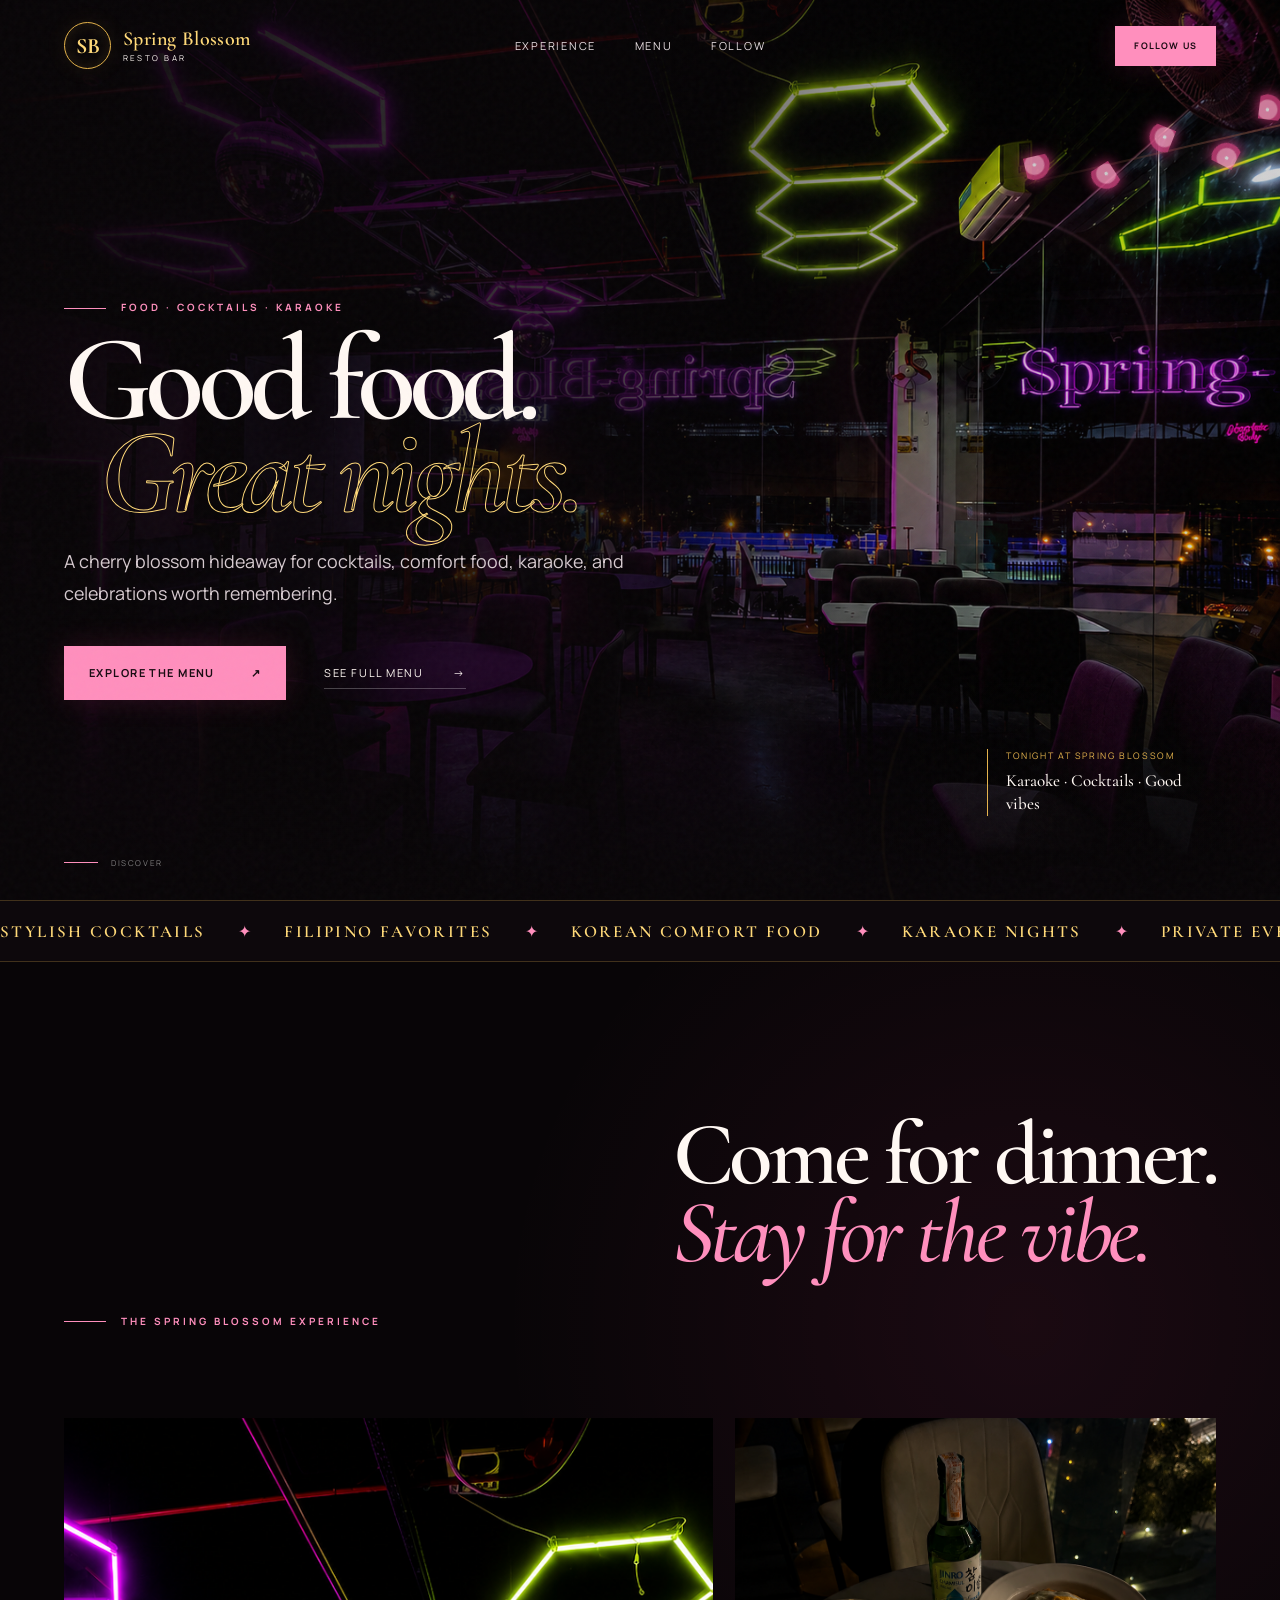
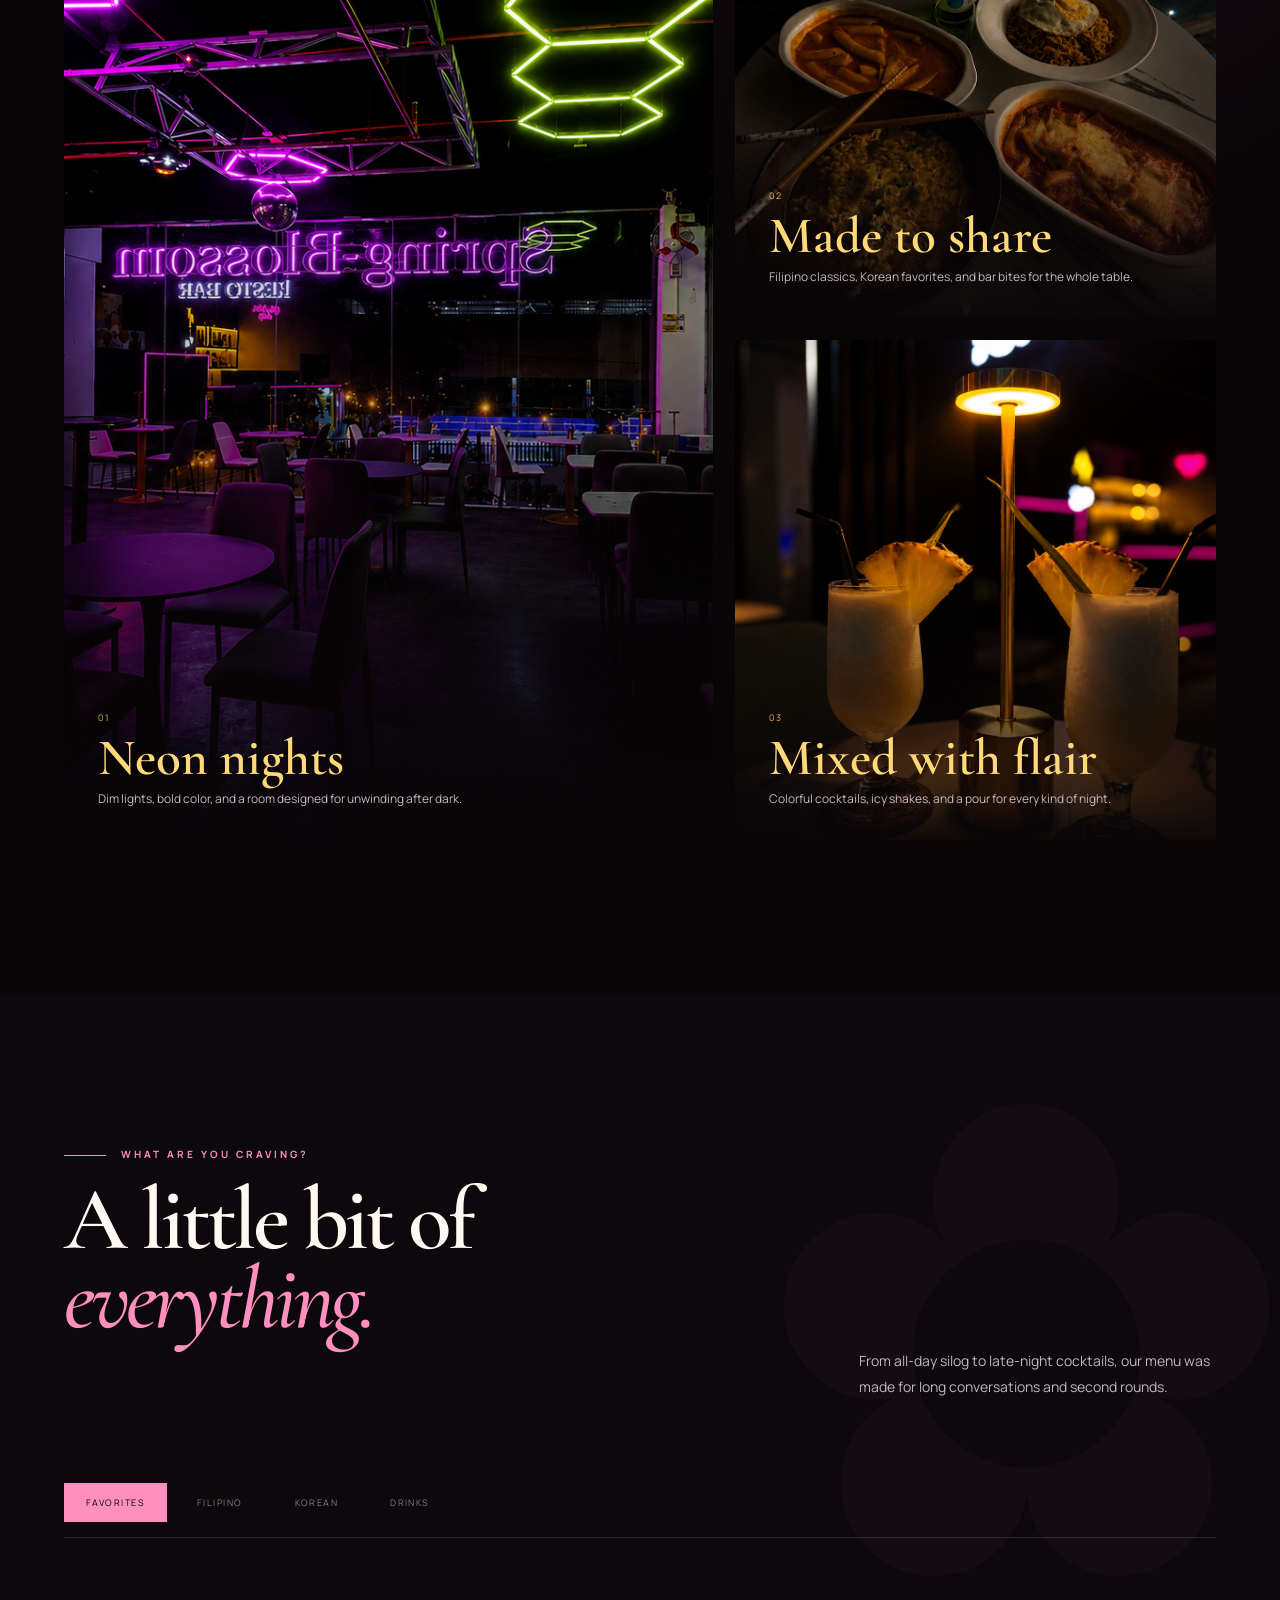
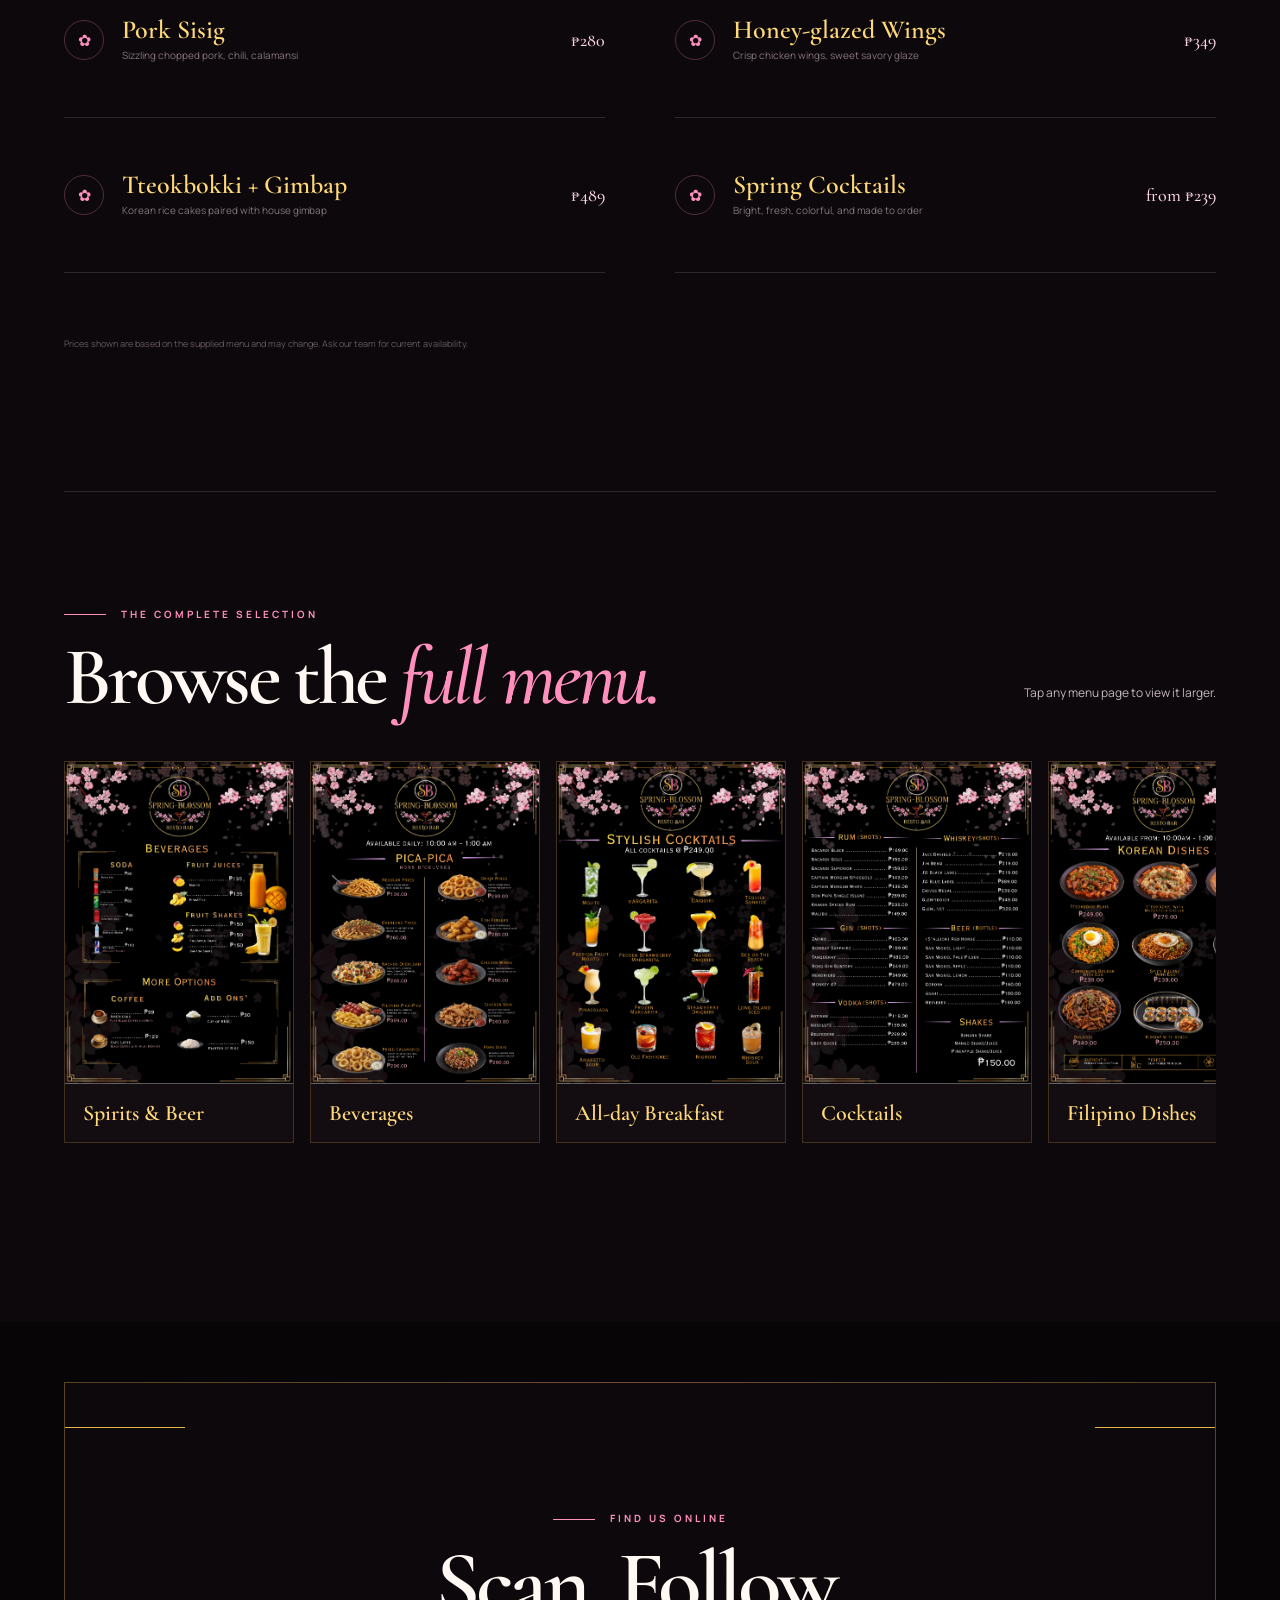
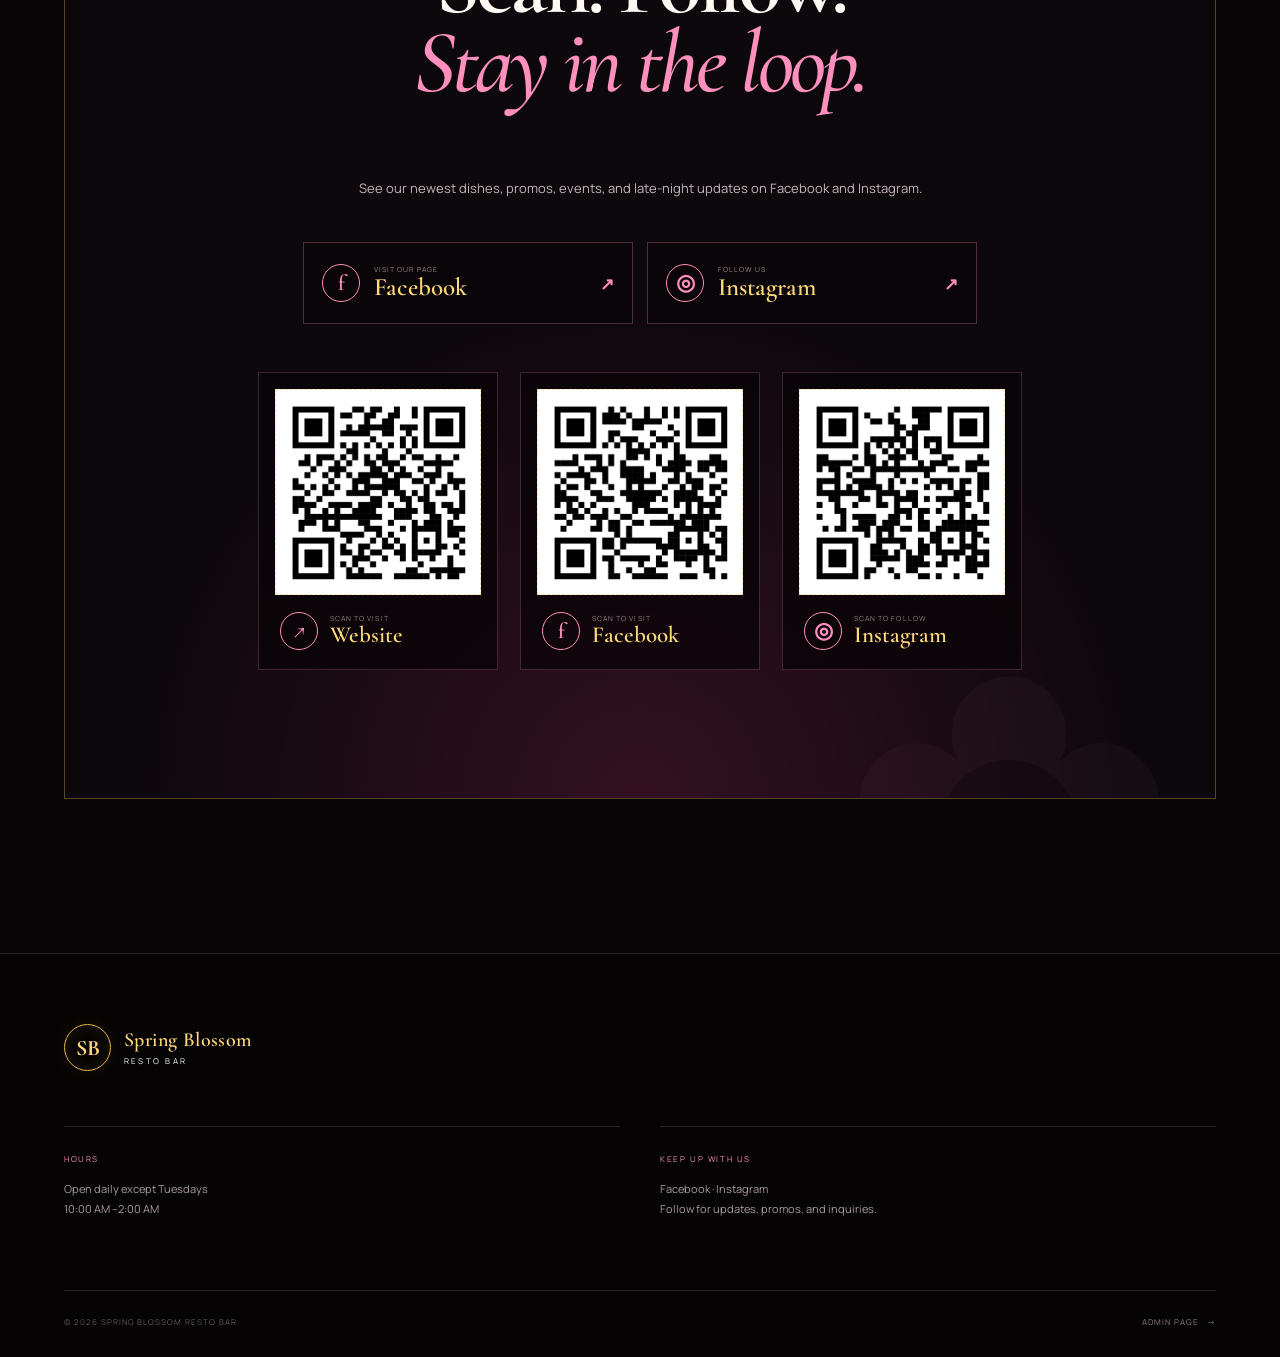
==== index.html @ d03c7304 "Add files via upload" ====
<!doctype html>
<html lang="en">
<head>
  <meta charset="utf-8">
  <meta name="viewport" content="width=device-width, initial-scale=1, viewport-fit=cover">
  <meta name="theme-color" content="#090508">
  <meta name="description" content="Spring Blossom Resto Bar — food, cocktails, karaoke and private events in Basdiot, Moalboal, Cebu.">
  <title>Spring Blossom Resto Bar</title>
  <link rel="preconnect" href="https://fonts.googleapis.com">
  <link rel="preconnect" href="https://fonts.gstatic.com" crossorigin>
  <link href="https://fonts.googleapis.com/css2?family=Cormorant+Garamond:wght@500;600;700&family=Manrope:wght@400;500;600;700&display=swap" rel="stylesheet">
  <link rel="stylesheet" href="styles.css">
</head>
<body>
  <div class="noise" aria-hidden="true"></div>
  <div class="cursor-glow" aria-hidden="true"></div>
  <div class="petals" aria-hidden="true"></div>

  <header class="site-header" id="top">
    <a class="brand" href="#home" aria-label="Spring Blossom home">
      <span class="brand-mark">SB</span>
      <span class="brand-copy">
        <strong>Spring Blossom</strong>
        <small>Resto Bar</small>
      </span>
    </a>

    <button class="nav-toggle" type="button" aria-label="Open navigation" aria-expanded="false">
      <span></span><span></span>
    </button>

    <nav class="site-nav" aria-label="Main navigation">
      <a href="#experience">Experience</a>
      <a href="#menu">Menu</a>
      <a href="#socials">Follow</a>
    </nav>

    <a class="button button-small header-cta" href="#socials">Follow us</a>
  </header>

  <main>
    <section class="hero" id="home">
      <div class="hero-bloom hero-bloom-one" aria-hidden="true"></div>
      <div class="hero-bloom hero-bloom-two" aria-hidden="true"></div>
      <div class="hero-branch" aria-hidden="true">
        <span></span><i></i><i></i><i></i><i></i><i></i>
      </div>

      <div class="hero-media" role="img" aria-label="Spring Blossom Resto Bar interior">
      </div>

      <div class="hero-content">
        <p class="eyebrow reveal">Food · Cocktails · Karaoke</p>
        <h1 class="reveal">
          Good food.<br>
          <span>Great nights.</span>
        </h1>
        <p class="hero-lead reveal">A cherry blossom hideaway for cocktails, comfort food, karaoke, and celebrations worth remembering.</p>
        <div class="hero-actions reveal">
          <a class="button" href="#menu">Explore the menu <span>↗</span></a>
          <a class="text-link" href="#full-menu">See full menu <span>→</span></a>
        </div>
      </div>

      <div class="hero-aside reveal">
        <span>Tonight at Spring Blossom</span>
        <strong>Karaoke · Cocktails · Good vibes</strong>
      </div>

      <a class="scroll-cue" href="#experience" aria-label="Scroll to experience">
        <span></span>
        Discover
      </a>
    </section>

    <div class="marquee" aria-label="Spring Blossom highlights">
      <div class="marquee-track">
        <span>Stylish cocktails</span><i>✦</i>
        <span>Filipino favorites</span><i>✦</i>
        <span>Korean comfort food</span><i>✦</i>
        <span>Karaoke nights</span><i>✦</i>
        <span>Private events</span><i>✦</i>
        <span>Stylish cocktails</span><i>✦</i>
        <span>Filipino favorites</span><i>✦</i>
        <span>Korean comfort food</span><i>✦</i>
        <span>Karaoke nights</span><i>✦</i>
        <span>Private events</span><i>✦</i>
      </div>
    </div>

    <section class="experience section" id="experience">
      <div class="section-intro reveal">
        <p class="eyebrow">The Spring Blossom experience</p>
        <h2>Come for dinner.<br><em>Stay for the vibe.</em></h2>
      </div>

      <div class="experience-grid">
        <article class="experience-card experience-card-large reveal">
          <div class="card-image image-interior">
          </div>
          <div class="card-copy">
            <span class="card-number">01</span>
            <h3>Neon nights</h3>
            <p>Dim lights, bold color, and a room designed for unwinding after dark.</p>
          </div>
        </article>

        <article class="experience-card reveal">
          <div class="card-image image-food">
          </div>
          <div class="card-copy">
            <span class="card-number">02</span>
            <h3>Made to share</h3>
            <p>Filipino classics, Korean favorites, and bar bites for the whole table.</p>
          </div>
        </article>

        <article class="experience-card reveal">
          <div class="card-image image-cocktail">
          </div>
          <div class="card-copy">
            <span class="card-number">03</span>
            <h3>Mixed with flair</h3>
            <p>Colorful cocktails, icy shakes, and a pour for every kind of night.</p>
          </div>
        </article>
      </div>
    </section>

    <section class="menu section" id="menu">
      <div class="menu-heading reveal">
        <div>
          <p class="eyebrow">What are you craving?</p>
          <h2>A little bit of<br><em>everything.</em></h2>
        </div>
        <p>From all-day silog to late-night cocktails, our menu was made for long conversations and second rounds.</p>
      </div>

      <div class="menu-tabs reveal" role="tablist" aria-label="Menu categories">
        <button class="menu-tab active" type="button" role="tab" aria-selected="true" data-filter="favorites">Favorites</button>
        <button class="menu-tab" type="button" role="tab" aria-selected="false" data-filter="filipino">Filipino</button>
        <button class="menu-tab" type="button" role="tab" aria-selected="false" data-filter="korean">Korean</button>
        <button class="menu-tab" type="button" role="tab" aria-selected="false" data-filter="drinks">Drinks</button>
      </div>

      <div class="menu-panel reveal" id="menu-panel">
        <div class="menu-list active" data-menu="favorites">
          <article><span class="dish-icon">✿</span><div><h3>Pork Sisig</h3><p>Sizzling chopped pork, chili, calamansi</p></div><strong>₱280</strong></article>
          <article><span class="dish-icon">✿</span><div><h3>Honey-glazed Wings</h3><p>Crisp chicken wings, sweet savory glaze</p></div><strong>₱349</strong></article>
          <article><span class="dish-icon">✿</span><div><h3>Tteokbokki + Gimbap</h3><p>Korean rice cakes paired with house gimbap</p></div><strong>₱489</strong></article>
          <article><span class="dish-icon">✿</span><div><h3>Spring Cocktails</h3><p>Bright, fresh, colorful, and made to order</p></div><strong>from ₱239</strong></article>
        </div>
        <div class="menu-list" data-menu="filipino">
          <article><span class="dish-icon">✿</span><div><h3>Adobo</h3><p>Classic pork or chicken adobo</p></div><strong>₱289</strong></article>
          <article><span class="dish-icon">✿</span><div><h3>Pancit</h3><p>Your choice of pork or chicken</p></div><strong>₱259</strong></article>
          <article><span class="dish-icon">✿</span><div><h3>All-day Silog</h3><p>Egg, rice, and your choice of breakfast favorite</p></div><strong>₱189</strong></article>
          <article><span class="dish-icon">✿</span><div><h3>Filipino Pica-pica</h3><p>Pinoy favorites made for sharing</p></div><strong>₱399</strong></article>
        </div>
        <div class="menu-list" data-menu="korean">
          <article><span class="dish-icon">✿</span><div><h3>Cheesy Tteokbokki</h3><p>Spicy rice cakes with mozzarella</p></div><strong>₱279</strong></article>
          <article><span class="dish-icon">✿</span><div><h3>Carbonara Buldak</h3><p>Creamy-spicy noodles with egg</p></div><strong>₱239</strong></article>
          <article><span class="dish-icon">✿</span><div><h3>Bulgogi</h3><p>Savory marinated beef with vegetables</p></div><strong>₱349</strong></article>
          <article><span class="dish-icon">✿</span><div><h3>Gimbap + Kimchi</h3><p>Fresh sliced gimbap and house kimchi</p></div><strong>₱250</strong></article>
        </div>
        <div class="menu-list" data-menu="drinks">
          <article><span class="dish-icon">✦</span><div><h3>Signature Cocktails</h3><p>Cherry Blossom, Blossom Breeze, Panagsama Beach</p></div><strong>₱250</strong></article>
          <article><span class="dish-icon">✦</span><div><h3>Classic Cocktails</h3><p>Mojito, margarita, daiquiri, whiskey sour</p></div><strong>₱249</strong></article>
          <article><span class="dish-icon">✦</span><div><h3>Fruit Shakes</h3><p>Mango, pineapple, or banana</p></div><strong>₱160</strong></article>
          <article><span class="dish-icon">✦</span><div><h3>Beer & Spirits</h3><p>Local favorites and premium pours</p></div><strong>from ₱110</strong></article>
        </div>
      </div>

      <p class="menu-note reveal">Prices shown are based on the supplied menu and may change. Ask our team for current availability.</p>

      <div class="full-menu reveal" id="full-menu">
        <div class="full-menu-heading">
          <div>
            <p class="eyebrow">The complete selection</p>
            <h2>Browse the <em>full menu.</em></h2>
          </div>
          <p>Tap any menu page to view it larger.</p>
        </div>

        <!--
          REAL MENU IMAGES FROM THE PROJECT FOLDER.
          If one of these files is missing, its card is hidden automatically.
        -->
        <div class="menu-posters">
          <button class="menu-poster" type="button" data-label="Spirits & Beer">
            <img src="11 (3).png" alt="Spring Blossom spirits and beer menu">
            <span>Spirits & Beer</span>
          </button>
          <button class="menu-poster" type="button" data-label="Beverages">
            <img src="12 (3).png" alt="Spring Blossom beverages menu">
            <span>Beverages</span>
          </button>
          <button class="menu-poster" type="button" data-label="All-day Breakfast">
            <img src="13 (3).png" alt="Spring Blossom all-day breakfast menu">
            <span>All-day Breakfast</span>
          </button>
          <button class="menu-poster" type="button" data-label="Cocktails">
            <img src="14 (3).png" alt="Spring Blossom cocktail menu">
            <span>Cocktails</span>
          </button>
          <button class="menu-poster" type="button" data-label="Filipino Dishes">
            <img src="15 (3).png" alt="Spring Blossom Filipino dishes menu">
            <span>Filipino Dishes</span>
          </button>
          <button class="menu-poster" type="button" data-label="Pica-pica">
            <img src="16 (3).png" alt="Spring Blossom pica-pica menu">
            <span>Pica-pica</span>
          </button>
          <button class="menu-poster" type="button" data-label="Korean Food Sets">
            <img src="17 (3).png" alt="Spring Blossom Korean food set menu">
            <span>Korean Food Sets</span>
          </button>
          <button class="menu-poster" type="button" data-label="Korean Dishes">
            <img src="18 (3).png" alt="Spring Blossom Korean dishes menu">
            <span>Korean Dishes</span>
          </button>
        </div>
      </div>
    </section>

    <section class="reserve section" id="socials">
      <div class="reserve-box reveal">
        <div class="reserve-flower" aria-hidden="true">✿</div>
        <p class="eyebrow">Find us online</p>
        <h2>Scan. Follow.<br><em>Stay in the loop.</em></h2>
        <p>See our newest dishes, promos, events, and late-night updates on Facebook and Instagram.</p>

        <div class="social-links">
          <a class="social-link facebook-link" href="https://web.facebook.com/profile.php?id=61589720159855" target="_blank" rel="noopener noreferrer">
            <span class="social-icon">f</span>
            <span><small>Visit our page</small><strong>Facebook</strong></span>
            <b aria-hidden="true">↗</b>
          </a>
          <a class="social-link instagram-link" href="https://www.instagram.com/springblossomrestobar/" target="_blank" rel="noopener noreferrer">
            <span class="social-icon">◎</span>
            <span><small>Follow us</small><strong>Instagram</strong></span>
            <b aria-hidden="true">↗</b>
          </a>
        </div>

        <!--
          SOCIAL QR CODES:
          These use the WEBSITE QR.png, FACEBOOK QR.png,
          and INSTAGRAM QR.png files in the project folder.
        -->
        <div class="qr-grid">
          <article class="qr-card">
            <div class="qr-image" role="img" aria-label="Website QR code">
              <span>WEBSITE QR CODE</span>
              <img src="WEBSITE QR.png" alt="Scan to open the Spring Blossom website" onerror="this.style.display='none'">
            </div>
            <div class="qr-label">
              <span class="social-icon">↗</span>
              <div><small>Scan to visit</small><strong>Website</strong></div>
            </div>
          </article>

          <article class="qr-card">
            <div class="qr-image" role="img" aria-label="Facebook QR code">
              <span>FACEBOOK QR CODE</span>
              <img src="FACEBOOK QR.png" alt="Scan to open the Spring Blossom Facebook page" onerror="this.style.display='none'">
            </div>
            <div class="qr-label">
              <span class="social-icon">f</span>
              <div><small>Scan to visit</small><strong>Facebook</strong></div>
            </div>
          </article>

          <article class="qr-card">
            <div class="qr-image" role="img" aria-label="Instagram QR code">
              <span>INSTAGRAM QR CODE</span>
              <img src="INSTAGRAM QR.png" alt="Scan to open the Spring Blossom Instagram profile" onerror="this.style.display='none'">
            </div>
            <div class="qr-label">
              <span class="social-icon">◎</span>
              <div><small>Scan to follow</small><strong>Instagram</strong></div>
            </div>
          </article>
        </div>
      </div>
    </section>
  </main>

  <footer class="site-footer">
    <div class="footer-brand">
      <span class="brand-mark">SB</span>
      <div><strong>Spring Blossom</strong><small>Resto Bar</small></div>
    </div>
    <div class="footer-grid footer-grid-simple">
      <div>
        <span>Hours</span>
        <p>Open daily except Tuesdays<br>10:00 AM –2:00 AM</p>
      </div>
      <div>
        <span>Keep up with us</span>
        <p>
          <a href="https://web.facebook.com/profile.php?id=61589720159855" target="_blank" rel="noopener noreferrer">Facebook</a>
          ·
          <a href="https://www.instagram.com/springblossomrestobar/" target="_blank" rel="noopener noreferrer">Instagram</a><br>
          Follow for updates, promos, and inquiries.
        </p>
      </div>
    </div>
    <div class="footer-bottom">
      <span>© <span id="year"></span> Spring Blossom Resto Bar</span>
      <a class="admin-page-link" href="admin.html">Admin page <span aria-hidden="true">→</span></a>
    </div>
  </footer>

  <div class="menu-lightbox" role="dialog" aria-modal="true" aria-label="Full menu image" hidden>
    <button class="lightbox-close" type="button" aria-label="Close menu image">×</button>
    <div class="lightbox-inner">
      <img src="" alt="">
      <p></p>
    </div>
  </div>

  <script src="script.js"></script>
</body>
</html>
---- styles.css ----
:root {
  --ink: #080507;
  --ink-soft: #100a0f;
  --paper: #fff8f3;
  --muted: #c4b5bc;
  --pink: #ff8fbd;
  --pink-hot: #ff3f92;
  --pink-pale: #ffd4e5;
  --gold: #e6b44c;
  --gold-bright: #ffd979;
  --line: rgba(255, 212, 229, .15);
  --serif: "Cormorant Garamond", Georgia, serif;
  --sans: "Manrope", Arial, sans-serif;
  --side: clamp(22px, 5vw, 80px);
}

* { box-sizing: border-box; }
html {
  width: 100%;
  overflow-x: hidden;
  scroll-behavior: smooth;
  scrollbar-color: var(--pink) var(--ink);
  -webkit-text-size-adjust: 100%;
}
body {
  width: 100%;
  min-width: 0;
  margin: 0;
  background: var(--ink);
  color: var(--paper);
  font-family: var(--sans);
  overflow-x: hidden;
}
body.menu-open { overflow: hidden; }
a { color: inherit; text-decoration: none; }
button { font: inherit; }
img { max-width: 100%; }
a, button { -webkit-tap-highlight-color: rgba(255, 143, 189, .18); }
::selection { background: var(--pink); color: var(--ink); }

.noise {
  position: fixed; inset: 0; z-index: 20; pointer-events: none; opacity: .035;
  background-image: url("data:image/svg+xml,%3Csvg viewBox='0 0 180 180' xmlns='http://www.w3.org/2000/svg'%3E%3Cfilter id='n'%3E%3CfeTurbulence type='fractalNoise' baseFrequency='.9' numOctaves='4' stitchTiles='stitch'/%3E%3C/filter%3E%3Crect width='100%25' height='100%25' filter='url(%23n)' opacity='.85'/%3E%3C/svg%3E");
}
.cursor-glow {
  position: fixed; width: 420px; height: 420px; border-radius: 50%; z-index: -1; pointer-events: none;
  background: radial-gradient(circle, rgba(255, 63, 146, .09), transparent 65%);
  transform: translate(-50%, -50%); transition: opacity .3s;
}
.petals { position: fixed; inset: 0; pointer-events: none; z-index: 12; overflow: hidden; }
.petal {
  position: absolute; top: -30px; width: 12px; height: 9px; border-radius: 80% 10% 80% 10%;
  background: linear-gradient(135deg, #fff0f5, #ff8fbd); opacity: .65;
  animation: petal-fall linear infinite; filter: drop-shadow(0 0 4px rgba(255, 143, 189, .35));
}
@keyframes petal-fall {
  0% { transform: translate3d(0, -8vh, 0) rotate(0); }
  45% { transform: translate3d(70px, 48vh, 0) rotate(260deg); }
  100% { transform: translate3d(-30px, 108vh, 0) rotate(620deg); }
}

.site-header {
  position: fixed; top: 0; left: 0; right: 0; z-index: 50; display: grid;
  grid-template-columns: 1fr auto 1fr; align-items: center; gap: 30px;
  height: 92px; padding: 0 var(--side); transition: background .35s, height .35s, border-color .35s;
  border-bottom: 1px solid transparent;
}
.site-header.scrolled {
  height: 72px; background: rgba(8, 5, 7, .86); border-color: var(--line);
  backdrop-filter: blur(18px);
}
.brand { display: flex; align-items: center; gap: 12px; width: max-content; }
.brand-mark {
  display: grid; place-items: center; width: 47px; aspect-ratio: 1; border: 1px solid var(--gold);
  border-radius: 50%; color: var(--gold-bright); font: 700 22px/1 var(--serif);
  box-shadow: inset 0 0 15px rgba(230, 180, 76, .12), 0 0 22px rgba(230, 180, 76, .08);
}
.brand-copy { display: grid; line-height: 1; }
.brand-copy strong, .footer-brand strong { color: var(--gold-bright); font: 600 20px/1 var(--serif); letter-spacing: .02em; }
.brand-copy small, .footer-brand small { margin-top: 5px; text-transform: uppercase; letter-spacing: .28em; font-size: 8px; }
.site-nav { display: flex; align-items: center; gap: clamp(20px, 3vw, 48px); }
.site-nav a { position: relative; color: #e8dfe2; text-transform: uppercase; letter-spacing: .16em; font-size: 11px; }
.site-nav a::after { content: ""; position: absolute; left: 0; right: 100%; bottom: -8px; height: 1px; background: var(--pink); transition: right .3s; }
.site-nav a:hover::after { right: 0; }
.header-cta { justify-self: end; }
.nav-toggle { display: none; }

.button {
  display: inline-flex; align-items: center; justify-content: center; gap: 36px; min-height: 54px;
  padding: 0 24px; border: 1px solid var(--pink); background: var(--pink); color: #190b12;
  text-transform: uppercase; letter-spacing: .13em; font-weight: 700; font-size: 11px;
  box-shadow: 0 0 30px rgba(255, 63, 146, .14); transition: color .3s, background .3s, box-shadow .3s, transform .3s;
}
.button:hover { color: #fff; background: transparent; box-shadow: 0 0 35px rgba(255, 63, 146, .25); transform: translateY(-3px); }
.button-small { min-height: 40px; padding: 0 18px; gap: 14px; font-size: 9px; }
.text-link {
  display: inline-flex; align-items: center; gap: 30px; border-bottom: 1px solid rgba(255,255,255,.25);
  padding: 8px 0; text-transform: uppercase; letter-spacing: .14em; font-size: 11px; transition: border-color .3s, color .3s;
}
.text-link:hover { color: var(--pink); border-color: var(--pink); }

.hero { position: relative; min-height: 100svh; display: flex; align-items: center; padding: 130px var(--side) 70px; isolation: isolate; overflow: hidden; }
.hero::after { content: ""; position: absolute; inset: 0; z-index: -1; background: linear-gradient(90deg, rgba(8,5,7,.98) 2%, rgba(8,5,7,.79) 47%, rgba(8,5,7,.18) 78%), linear-gradient(0deg, var(--ink), transparent 25%); }
.hero-media {
  position: absolute; inset: 0; z-index: -2;
  background-image: url("INTERIOR.png");
  background-size: cover; background-position: center; animation: hero-zoom 16s ease-in-out infinite alternate;
}
@keyframes hero-zoom { to { transform: scale(1.055); } }
.image-note {
  position: absolute; inset: auto 28px 28px auto; padding: 10px 12px; border: 1px solid rgba(255,255,255,.18);
  background: rgba(8,5,7,.65); color: rgba(255,255,255,.5); font-size: 9px; letter-spacing: .1em; text-transform: uppercase;
  backdrop-filter: blur(8px); text-align: right;
}
.hero-content { width: min(720px, 70vw); padding-top: 40px; }
.eyebrow { margin: 0 0 20px; color: var(--pink); text-transform: uppercase; letter-spacing: .3em; font-weight: 700; font-size: 10px; }
.eyebrow::before { content: ""; display: inline-block; vertical-align: middle; width: 42px; height: 1px; margin-right: 15px; background: currentColor; }
h1, h2, h3, p { margin-top: 0; }
h1 { margin-bottom: 26px; font: 600 clamp(68px, 9.5vw, 146px)/.76 var(--serif); letter-spacing: -.055em; }
h1 span { display: inline-block; margin-left: .3em; color: transparent; -webkit-text-stroke: 1px var(--gold-bright); font-style: italic; }
.hero-lead { max-width: 560px; color: #d7cbd0; font-size: clamp(15px, 1.4vw, 19px); line-height: 1.8; }
.hero-actions { display: flex; align-items: center; gap: 38px; margin-top: 36px; }
.hero-aside { position: absolute; right: var(--side); bottom: 84px; display: grid; padding-left: 18px; border-left: 1px solid var(--gold); }
.hero-aside span { margin-bottom: 8px; color: var(--gold); text-transform: uppercase; letter-spacing: .18em; font-size: 9px; }
.hero-aside strong { max-width: 210px; font: 500 17px/1.35 var(--serif); }
.scroll-cue {
  position: absolute; left: var(--side); bottom: 32px; display: flex; align-items: center; gap: 13px;
  color: rgba(255,255,255,.48); text-transform: uppercase; letter-spacing: .2em; font-size: 8px;
}
.scroll-cue span { position: relative; width: 34px; height: 1px; background: rgba(255,255,255,.35); overflow: hidden; }
.scroll-cue span::after { content: ""; position: absolute; inset: 0; background: var(--pink); animation: cue 2s ease infinite; }
@keyframes cue { from { transform: translateX(-110%); } to { transform: translateX(110%); } }
.hero-bloom { position: absolute; border-radius: 50%; filter: blur(1px); opacity: .35; pointer-events: none; }
.hero-bloom-one { right: 10%; top: 24%; width: 300px; height: 300px; border: 1px solid var(--pink); box-shadow: 0 0 120px rgba(255,63,146,.24), inset 0 0 100px rgba(255,63,146,.08); }
.hero-bloom-two { right: -8%; bottom: -20%; width: 500px; height: 500px; border: 1px solid rgba(230,180,76,.3); }
.hero-branch { position: absolute; right: -40px; top: 12%; width: 330px; height: 90px; transform: rotate(-13deg); opacity: .8; }
.hero-branch span { position: absolute; top: 45px; width: 100%; height: 2px; background: linear-gradient(90deg, transparent, #6b4334); }
.hero-branch i { position: absolute; width: 28px; height: 28px; background: radial-gradient(circle at 35% 30%, white 0 5%, #ff98bf 8% 35%, #d2417e 40% 55%, transparent 58%); filter: drop-shadow(0 0 7px #ff3f92); }
.hero-branch i:nth-of-type(1) { left: 35px; top: 21px; }
.hero-branch i:nth-of-type(2) { left: 95px; top: 46px; transform: rotate(70deg); }
.hero-branch i:nth-of-type(3) { left: 157px; top: 18px; transform: rotate(125deg); }
.hero-branch i:nth-of-type(4) { left: 220px; top: 45px; transform: rotate(220deg); }
.hero-branch i:nth-of-type(5) { left: 277px; top: 12px; transform: rotate(290deg); }

.marquee { overflow: hidden; padding: 19px 0; border-block: 1px solid rgba(230,180,76,.24); background: #0d080c; color: var(--gold-bright); }
.marquee-track { display: flex; align-items: center; gap: 33px; width: max-content; animation: marquee 30s linear infinite; }
.marquee span { text-transform: uppercase; letter-spacing: .14em; font: 600 17px var(--serif); }
.marquee i { color: var(--pink); font-style: normal; }
@keyframes marquee { to { transform: translateX(-50%); } }

.section { padding: clamp(90px, 12vw, 170px) var(--side); }
.section-intro { display: flex; justify-content: space-between; align-items: end; margin-bottom: 70px; }
h2 { font: 600 clamp(52px, 7vw, 100px)/.88 var(--serif); letter-spacing: -.045em; }
h2 em { color: var(--pink); font-weight: 500; }
.experience { background: radial-gradient(circle at 80% 22%, rgba(255,63,146,.08), transparent 32%), var(--ink); }
.experience-grid { display: grid; grid-template-columns: 1.35fr 1fr; gap: 22px; }
.experience-card { position: relative; min-height: 500px; overflow: hidden; background: #160d13; }
.experience-card-large { grid-row: span 2; min-height: 1022px; }
.card-image, .event-photo, .gallery-item {
  position: absolute; inset: 0; background-size: cover; background-position: center;
  transition: transform .8s cubic-bezier(.2,.8,.2,1), filter .5s;
}
.experience-card:hover .card-image { transform: scale(1.055); filter: saturate(1.15); }
.experience-card::after { content: ""; position: absolute; inset: 0; background: linear-gradient(0deg, rgba(8,5,7,.97), transparent 62%); pointer-events: none; }
.image-interior { background-image: url("INTERIOR.png"); }
.image-food { background-image: url("FOOD_1.png"); }
.image-cocktail { background-image: url("COCKTAIL.png"); }
.image-food::after {
  content: "";
  position: absolute;
  inset: 0;
  background: url("FOOD_2.png") center / cover no-repeat;
  opacity: 0;
  transition: opacity .65s ease;
}
.experience-card:hover .image-food::after { opacity: 1; }
.card-copy { position: absolute; left: 34px; right: 34px; bottom: 30px; z-index: 2; }
.card-number { color: var(--gold); font-size: 9px; letter-spacing: .18em; }
.card-copy h3 { margin: 7px 0 5px; color: var(--gold-bright); font: 600 clamp(32px, 4vw, 54px)/1 var(--serif); }
.card-copy p { max-width: 410px; margin-bottom: 0; color: #c6b8be; font-size: 12px; line-height: 1.7; }

.menu { position: relative; background: #0c080b; }
.menu::before { content: "✿"; position: absolute; right: -2vw; top: 2%; color: rgba(255,143,189,.028); font: 500 52vw/1 var(--serif); pointer-events: none; }
.menu-heading { position: relative; display: grid; grid-template-columns: 1fr .5fr; gap: 80px; align-items: end; }
.menu-heading > p { max-width: 430px; color: var(--muted); font-size: 14px; line-height: 1.8; }
.menu-tabs { display: flex; gap: 8px; margin: 70px 0 25px; padding-bottom: 15px; border-bottom: 1px solid var(--line); overflow-x: auto; }
.menu-tab { cursor: pointer; border: 0; padding: 13px 22px; background: transparent; color: #897b81; text-transform: uppercase; letter-spacing: .16em; font-size: 9px; transition: .3s; }
.menu-tab:hover { color: var(--paper); }
.menu-tab.active { background: var(--pink); color: var(--ink); }
.menu-panel { position: relative; min-height: 350px; }
.menu-list { display: none; grid-template-columns: 1fr 1fr; column-gap: 70px; }
.menu-list.active { display: grid; animation: panel-in .45s ease both; }
@keyframes panel-in { from { opacity: 0; transform: translateY(12px); } }
.menu-list article { display: grid; grid-template-columns: auto 1fr auto; align-items: center; gap: 18px; min-height: 155px; border-bottom: 1px solid var(--line); }
.dish-icon { display: grid; place-items: center; width: 40px; height: 40px; border: 1px solid rgba(255,143,189,.28); border-radius: 50%; color: var(--pink); }
.menu-list h3 { margin-bottom: 5px; color: var(--gold-bright); font: 600 26px/1 var(--serif); }
.menu-list p { margin: 0; color: #85777d; font-size: 10px; }
.menu-list strong { color: var(--pink-pale); font: 500 18px var(--serif); }
.menu-note { margin: 24px 0 0; color: #665a60; font-size: 9px; }
.full-menu {
  margin-top: clamp(90px, 11vw, 150px);
  padding-top: clamp(75px, 9vw, 115px);
  border-top: 1px solid var(--line);
}
.full-menu-heading {
  display: flex;
  align-items: end;
  justify-content: space-between;
  gap: 50px;
  margin-bottom: 48px;
}
.full-menu-heading h2 { margin-bottom: 0; font-size: clamp(48px, 6.4vw, 88px); }
.full-menu-heading > p { color: var(--muted); font-size: 12px; }
.menu-posters {
  display: grid;
  grid-auto-flow: column;
  grid-auto-columns: minmax(230px, 24vw);
  gap: 16px;
  overflow-x: auto;
  padding: 0 0 25px;
  scroll-snap-type: x mandatory;
  scrollbar-color: var(--pink) rgba(255,255,255,.08);
}
.menu-poster {
  position: relative;
  scroll-snap-align: start;
  cursor: zoom-in;
  overflow: hidden;
  padding: 0;
  border: 1px solid rgba(230,180,76,.22);
  background: #130c11;
  color: var(--paper);
  text-align: left;
  transition: transform .35s, border-color .35s, box-shadow .35s;
}
.menu-poster:hover {
  transform: translateY(-8px);
  border-color: var(--gold);
  box-shadow: 0 20px 55px rgba(0,0,0,.38);
}
.menu-poster img {
  display: block;
  width: 100%;
  aspect-ratio: 1054 / 1492;
  object-fit: cover;
}
.menu-poster span {
  display: block;
  padding: 18px;
  color: var(--gold-bright);
  font: 600 22px/1 var(--serif);
}
.menu-lightbox {
  position: fixed;
  inset: 0;
  z-index: 100;
  display: grid;
  place-items: center;
  padding: 30px;
  background: rgba(4, 2, 4, .94);
  backdrop-filter: blur(16px);
}
.menu-lightbox[hidden] { display: none; }
.lightbox-inner { max-width: min(92vw, 720px); text-align: center; }
.lightbox-inner img {
  display: block;
  max-width: 100%;
  max-height: 84vh;
  margin: auto;
  border: 1px solid rgba(230,180,76,.45);
  object-fit: contain;
}
.lightbox-inner p {
  margin: 13px 0 0;
  color: var(--gold-bright);
  font: 600 24px var(--serif);
}
.lightbox-close {
  position: fixed;
  top: 20px;
  right: 26px;
  z-index: 2;
  cursor: pointer;
  width: 48px;
  height: 48px;
  border: 1px solid rgba(255,255,255,.3);
  border-radius: 50%;
  background: rgba(8,5,7,.7);
  color: #fff;
  font-size: 30px;
  line-height: 1;
}

.night-banner { position: relative; min-height: 82vh; display: grid; place-items: center; overflow: hidden; }
/* KARAOKE PICTURE: Add assets/karaoke.jpg */
.night-image { position: absolute; inset: 0; background-image: url("assets/karaoke.jpg"), radial-gradient(circle at 35% 35%, #882659, #171133 45%, #070507 75%); background-size: cover; background-position: center; background-attachment: fixed; }
.night-overlay { position: absolute; inset: 0; background: linear-gradient(90deg, rgba(8,5,7,.82), rgba(8,5,7,.25)), linear-gradient(0deg, rgba(8,5,7,.65), transparent); }
.night-content { position: relative; text-align: center; padding: 120px 20px; }
.night-content h2 { margin-bottom: 40px; text-shadow: 0 0 30px rgba(0,0,0,.5); }
.night-content h2 span { color: transparent; -webkit-text-stroke: 1px var(--pink); filter: drop-shadow(0 0 12px rgba(255,63,146,.55)); }
.night-badges { display: flex; justify-content: center; flex-wrap: wrap; gap: 10px; }
.night-badges span { padding: 13px 18px; border: 1px solid rgba(255,255,255,.22); background: rgba(8,5,7,.42); backdrop-filter: blur(10px); text-transform: uppercase; letter-spacing: .16em; font-size: 9px; }

.events { background: radial-gradient(circle at 20% 70%, rgba(230,180,76,.06), transparent 35%); }
.event-layout { display: grid; grid-template-columns: .85fr 1.15fr; gap: clamp(60px, 9vw, 145px); align-items: center; }
.event-copy > p:not(.eyebrow) { max-width: 480px; color: var(--muted); font-size: 14px; line-height: 1.8; }
.event-price { display: grid; width: max-content; margin: 40px 0; padding: 18px 40px 18px 0; border-block: 1px solid rgba(230,180,76,.28); }
.event-price span, .event-price small { text-transform: uppercase; letter-spacing: .17em; color: #8e7e84; font-size: 8px; }
.event-price strong { color: var(--gold-bright); font: 600 clamp(52px, 7vw, 86px)/1 var(--serif); }
.event-visual { position: relative; min-height: 720px; }
/* PRIVATE EVENT PICTURE: Add assets/event.jpg */
.event-photo { right: 14%; bottom: 12%; background-image: url("assets/event.jpg"), linear-gradient(140deg, #1d1320, #761c4e 55%, #c88c42); }
.event-photo::after { content: ""; position: absolute; inset: 18px; border: 1px solid rgba(230,180,76,.42); }
.event-card { position: absolute; right: 0; bottom: 0; z-index: 2; width: min(390px, 85%); padding: 34px; background: rgba(17,10,15,.93); border: 1px solid rgba(255,143,189,.2); backdrop-filter: blur(15px); box-shadow: 0 20px 50px rgba(0,0,0,.35); }
.event-card > p { color: var(--pink); text-transform: uppercase; letter-spacing: .2em; font-size: 9px; }
.event-card ul { margin: 0; padding: 0; list-style: none; }
.event-card li { display: flex; gap: 16px; padding: 13px 0; border-bottom: 1px solid var(--line); color: #d3c6cb; font-size: 11px; }
.event-card li span { color: var(--gold); }

.gallery { padding-inline: 0; overflow: hidden; }
.gallery-heading { padding-inline: var(--side); margin-bottom: 55px; }
.gallery-strip { display: grid; grid-template-columns: repeat(4, minmax(270px, 1fr)); gap: 12px; padding-inline: var(--side); }
.gallery-item { position: relative; inset: auto; height: 490px; margin: 0; overflow: hidden; background-size: cover; background-position: center; filter: saturate(.75); }
.gallery-item:nth-child(even) { margin-top: 50px; }
.gallery-item:hover { transform: translateY(-12px); filter: saturate(1.15); }
.gallery-item::after { content: ""; position: absolute; inset: 0; background: linear-gradient(0deg, rgba(8,5,7,.7), transparent 55%); }
.gallery-item span { position: absolute; z-index: 2; left: 18px; bottom: 18px; color: rgba(255,255,255,.45); font-size: 8px; text-transform: uppercase; letter-spacing: .15em; }
/* GALLERY PICTURES
   Add assets/gallery-1.jpg through assets/gallery-4.jpg */
.image-gallery-1 { background-image: url("assets/gallery-1.jpg"), linear-gradient(160deg, #7d214f, #16101a); }
.image-gallery-2 { background-image: url("assets/gallery-2.jpg"), linear-gradient(160deg, #e1995e, #25101b 55%, #0d0a11); }
.image-gallery-3 { background-image: url("assets/gallery-3.jpg"), linear-gradient(160deg, #13155e, #8e1c66); }
.image-gallery-4 { background-image: url("assets/gallery-4.jpg"), linear-gradient(160deg, #932347, #1a0d15); }

.reserve { padding-top: 60px; }
.reserve-box { position: relative; overflow: hidden; padding: clamp(70px, 10vw, 130px) 30px; border: 1px solid rgba(230,180,76,.35); text-align: center; background: radial-gradient(circle at 50% 100%, rgba(255,63,146,.16), transparent 43%), #0d080c; }
.reserve-box::before, .reserve-box::after { content: ""; position: absolute; width: 120px; height: 1px; top: 44px; background: var(--gold); }
.reserve-box::before { left: 0; } .reserve-box::after { right: 0; }
.reserve-flower { position: absolute; right: 3%; bottom: -24%; color: rgba(255,143,189,.035); font: 500 32vw/1 var(--serif); }
.reserve-box h2 { max-width: 900px; margin-inline: auto; }
.reserve-box > p:not(.eyebrow) { max-width: 600px; margin: 25px auto 38px; color: var(--muted); font-size: 13px; line-height: 1.8; }
.reserve-actions { display: flex; align-items: center; justify-content: center; gap: 36px; }
.social-links {
  position: relative;
  z-index: 2;
  display: grid;
  grid-template-columns: repeat(2, minmax(240px, 330px));
  justify-content: center;
  gap: 14px;
  margin: 42px auto 0;
}
.social-link {
  display: grid;
  grid-template-columns: auto 1fr auto;
  align-items: center;
  gap: 14px;
  min-height: 82px;
  padding: 15px 18px;
  border: 1px solid rgba(255, 143, 189, .28);
  background: rgba(8, 5, 7, .72);
  text-align: left;
  transition: transform .3s, border-color .3s, background .3s, box-shadow .3s;
}
.social-link:hover {
  transform: translateY(-5px);
  border-color: var(--pink);
  background: rgba(255, 63, 146, .08);
  box-shadow: 0 16px 45px rgba(255, 63, 146, .12);
}
.social-link > span:nth-child(2) { display: grid; }
.social-link small {
  color: #998a90;
  text-transform: uppercase;
  letter-spacing: .15em;
  font-size: 7px;
}
.social-link strong { color: var(--gold-bright); font: 600 25px/1.1 var(--serif); }
.social-link b { color: var(--pink); font-size: 17px; }
.qr-grid {
  position: relative;
  z-index: 2;
  display: grid;
  grid-template-columns: repeat(3, minmax(190px, 240px));
  justify-content: center;
  gap: 22px;
  margin-top: 48px;
}
.qr-card {
  padding: 16px;
  border: 1px solid rgba(255, 143, 189, .22);
  background: rgba(7, 4, 6, .72);
  text-align: left;
  transition: transform .35s, border-color .35s, box-shadow .35s;
}
.qr-card:hover {
  transform: translateY(-8px);
  border-color: var(--pink);
  box-shadow: 0 18px 55px rgba(255, 63, 146, .13);
}
.qr-image {
  position: relative;
  display: grid;
  place-items: center;
  width: 100%;
  aspect-ratio: 1;
  border: 1px dashed rgba(230, 180, 76, .45);
  background-color: #fff;
}
.qr-image span {
  padding: 15px;
  color: #5c4c53;
  font-size: 9px;
  line-height: 1.8;
  letter-spacing: .08em;
  text-align: center;
}
.qr-image img {
  position: absolute;
  inset: 0;
  width: 100%;
  height: 100%;
  padding: 8px;
  background: #fff;
  object-fit: contain;
}
.qr-label { display: flex; align-items: center; gap: 12px; padding: 17px 5px 3px; }
.social-icon {
  display: grid;
  place-items: center;
  width: 38px;
  height: 38px;
  border: 1px solid var(--pink);
  border-radius: 50%;
  color: var(--pink);
  font: 600 22px/1 var(--serif);
}
.qr-label div { display: grid; }
.qr-label small {
  color: #8f8187;
  text-transform: uppercase;
  letter-spacing: .15em;
  font-size: 7px;
}
.qr-label strong { color: var(--gold-bright); font: 600 23px/1.1 var(--serif); }

.site-footer { padding: 70px var(--side) 30px; border-top: 1px solid var(--line); background: #050304; }
.footer-brand { display: flex; align-items: center; gap: 13px; margin-bottom: 55px; }
.footer-brand > div { display: grid; }
.footer-grid { display: grid; grid-template-columns: repeat(3, 1fr); gap: 40px; }
.footer-grid-simple { grid-template-columns: repeat(2, minmax(0, 1fr)); }
.footer-grid > div { border-top: 1px solid var(--line); padding-top: 18px; }
.footer-grid span { color: var(--pink); text-transform: uppercase; letter-spacing: .2em; font-size: 8px; }
.footer-grid p { margin-top: 12px; color: #a99ba1; font-size: 11px; line-height: 1.8; }
.footer-grid a:hover { color: var(--pink); }
.footer-bottom { display: flex; justify-content: space-between; margin-top: 60px; padding-top: 25px; border-top: 1px solid var(--line); color: #62575c; text-transform: uppercase; letter-spacing: .12em; font-size: 8px; }
.admin-page-link {
  display: inline-flex;
  align-items: center;
  gap: 8px;
  color: #8d7c84;
  transition: color .2s ease;
}
.admin-page-link:hover { color: var(--pink); }

.reveal { opacity: 0; transform: translateY(32px); transition: opacity .8s ease, transform .8s cubic-bezier(.16,1,.3,1); }
.reveal.visible { opacity: 1; transform: translateY(0); }

@media (max-width: 900px) {
  .site-header { grid-template-columns: 1fr auto; }
  .header-cta { display: none; }
  .nav-toggle { display: grid; gap: 6px; justify-self: end; cursor: pointer; padding: 10px; border: 0; background: transparent; }
  .nav-toggle span { display: block; width: 26px; height: 1px; background: #fff; transition: .3s; }
  .nav-toggle[aria-expanded="true"] span:first-child { transform: translateY(3.5px) rotate(45deg); }
  .nav-toggle[aria-expanded="true"] span:last-child { transform: translateY(-3.5px) rotate(-45deg); }
  .site-nav { position: fixed; inset: 0; z-index: -1; display: flex; flex-direction: column; justify-content: center; background: rgba(8,5,7,.97); opacity: 0; visibility: hidden; transition: .3s; }
  .site-nav.open { opacity: 1; visibility: visible; }
  .site-nav a { font: 600 42px var(--serif); text-transform: none; letter-spacing: 0; }
  .hero-content { width: 90vw; }
  .hero-aside { display: none; }
  .experience-grid { grid-template-columns: 1fr 1fr; }
  .experience-card-large { grid-column: span 2; grid-row: auto; min-height: 700px; }
  .event-layout { grid-template-columns: 1fr; }
  .event-visual { min-height: 650px; }
  .gallery-strip { overflow-x: auto; grid-template-columns: repeat(4, 320px); padding-bottom: 30px; }
  .night-image { background-attachment: scroll; }
}

@media (max-width: 768px) {
  :root { --side: 20px; }
  .site-header,
  .hero,
  .section,
  .site-footer {
    padding-left: max(var(--side), env(safe-area-inset-left));
    padding-right: max(var(--side), env(safe-area-inset-right));
  }
  body {
    font-size: 16px;
    line-height: 1.6;
  }
  .site-header {
    height: calc(74px + env(safe-area-inset-top));
    padding-top: env(safe-area-inset-top);
  }
  .brand-copy { display: none; }
  .brand-mark { width: 50px; font-size: 23px; }
  .nav-toggle { min-width: 48px; min-height: 48px; place-content: center; }
  .nav-toggle span { width: 30px; }
  .site-nav {
    top: calc(74px + env(safe-area-inset-top));
    right: 0;
    bottom: 0;
    left: 0;
    height: auto;
    justify-content: flex-start;
    gap: 24px;
    padding: clamp(30px, 8vh, 70px) max(24px, env(safe-area-inset-right)) max(30px, env(safe-area-inset-bottom)) max(24px, env(safe-area-inset-left));
    overflow-y: auto;
    overscroll-behavior: contain;
  }
  .site-nav a {
    font-size: clamp(34px, 10vw, 48px);
    line-height: 1;
  }
  .hero {
    width: 100%;
    min-height: 100svh;
    padding-top: calc(100px + env(safe-area-inset-top));
    padding-bottom: max(65px, env(safe-area-inset-bottom));
    align-items: center;
  }
  .hero::after { background: linear-gradient(0deg, var(--ink) 0%, rgba(8,5,7,.45) 70%, rgba(8,5,7,.7)); }
  .hero-media { background-position: 60% center; }
  .hero-content { width: 100%; padding-top: 105px; }
  .eyebrow {
    margin-bottom: 18px;
    letter-spacing: .22em;
    font-size: 11px;
    line-height: 1.5;
  }
  .eyebrow::before { width: 30px; margin-right: 10px; }
  h1 { font-size: clamp(62px, 22vw, 94px); }
  h1 span { margin-left: .08em; }
  .hero-lead {
    max-width: 96%;
    color: #f0e6e9;
    font-size: 17px;
    line-height: 1.7;
  }
  .hero-actions, .reserve-actions { align-items: stretch; flex-direction: column; gap: 15px; }
  .button {
    width: 100%;
    min-height: 58px;
    padding-inline: 22px;
    font-size: 12px;
  }
  .text-link {
    width: max-content;
    min-height: 48px;
    font-size: 12px;
  }
  .scroll-cue { display: none; }
  .hero-branch { right: -120px; top: 12%; }
  .section { padding-block: 90px; }
  .section-intro, .menu-heading { display: block; }
  h2 { font-size: clamp(51px, 16vw, 72px); }
  .experience-grid { display: block; }
  .experience-card, .experience-card-large { min-height: 540px; margin-bottom: 14px; }
  .card-copy { left: 24px; right: 24px; bottom: 25px; }
  .card-copy h3 { font-size: 42px; }
  .card-copy p {
    color: #e4d8dc;
    font-size: 15px;
    line-height: 1.7;
  }
  .card-number { font-size: 11px; }
  .menu-heading > p {
    margin-top: 30px;
    color: #e0d3d8;
    font-size: 16px;
    line-height: 1.75;
  }
  .menu-tabs {
    width: 100%;
    margin-top: 45px;
    overscroll-behavior-inline: contain;
    scrollbar-width: thin;
  }
  .menu-tab {
    min-height: 48px;
    padding-inline: 17px;
    font-size: 11px;
    white-space: nowrap;
  }
  .menu-panel { min-height: 690px; }
  .menu-list { grid-template-columns: 1fr; }
  .menu-list article {
    grid-template-columns: 38px minmax(0, 1fr) auto;
    min-height: 148px;
    gap: 12px;
  }
  .menu-list h3 { font-size: 27px; line-height: 1.05; }
  .menu-list p {
    color: #bcaeb4;
    font-size: 12px;
    line-height: 1.55;
  }
  .dish-icon { width: 38px; height: 38px; }
  .menu-list strong {
    padding-left: 6px;
    font-size: 19px;
    white-space: nowrap;
  }
  .menu-note { font-size: 11px; line-height: 1.6; }
  .full-menu-heading { display: block; }
  .full-menu-heading > p { margin-top: 18px; font-size: 14px; }
  .menu-posters {
    width: 100%;
    grid-auto-columns: min(72vw, 360px);
    overscroll-behavior-inline: contain;
  }
  .menu-poster span { padding: 15px; font-size: 24px; }
  .menu-lightbox { padding: 58px 10px 15px; }
  .lightbox-inner img { max-height: 80vh; }
  .night-banner { min-height: 680px; }
  .night-content h2 { font-size: 58px; }
  .night-badges { gap: 8px; }
  .night-badges span { padding: 14px 15px; font-size: 10px; }
  .event-layout { gap: 50px; }
  .event-copy > p:not(.eyebrow) {
    color: #e0d4d8;
    font-size: 16px;
    line-height: 1.75;
  }
  .event-visual { min-height: 560px; }
  .event-photo { right: 0; bottom: 8%; }
  .event-card { padding: 25px; }
  .event-card > p { font-size: 11px; }
  .event-card li { padding: 15px 0; font-size: 13px; line-height: 1.5; }
  .event-price span, .event-price small { font-size: 10px; }
  .gallery-strip { grid-template-columns: repeat(4, 78vw); }
  .gallery-item { height: 420px; }
  .gallery-item span { font-size: 10px; }
  .reserve-box { padding-inline: 22px; }
  .reserve-box > p:not(.eyebrow) {
    color: #e0d4d8;
    font-size: 16px;
    line-height: 1.75;
  }
  .social-links {
    grid-template-columns: 1fr;
    gap: 10px;
    margin-top: 32px;
  }
  .social-link { min-height: 76px; }
  .social-link strong { font-size: 24px; }
  .qr-grid {
    grid-template-columns: repeat(3, minmax(160px, 65vw));
    justify-content: start;
    gap: 10px;
    margin-top: 36px;
    padding-bottom: 15px;
    overflow-x: auto;
    scroll-snap-type: x mandatory;
    overscroll-behavior-inline: contain;
  }
  .qr-card { padding: 10px; scroll-snap-align: start; }
  .qr-label { gap: 8px; padding-top: 13px; }
  .social-icon { width: 32px; height: 32px; font-size: 18px; }
  .qr-label strong { font-size: 19px; }
  .qr-label small { font-size: 7px; }
  .footer-grid { grid-template-columns: 1fr; }
  .footer-grid span { font-size: 10px; }
  .footer-grid p {
    color: #d4c7cc;
    font-size: 14px;
    line-height: 1.8;
    overflow-wrap: anywhere;
  }
  .footer-bottom {
    gap: 20px;
    flex-direction: column;
    padding-bottom: max(10px, env(safe-area-inset-bottom));
  }
  .footer-bottom { font-size: 10px; }
  .image-note {
    right: 14px;
    bottom: 14px;
    max-width: calc(100% - 28px);
    font-size: 10px;
    line-height: 1.5;
  }
}

@media (max-width: 390px) {
  :root { --side: 16px; }
  h1 { font-size: 64px; }
  h2 { font-size: 50px; }
  .hero-lead { font-size: 16px; }
  .menu-list article {
    grid-template-columns: 34px minmax(0, 1fr);
    min-height: 158px;
  }
  .menu-list strong {
    grid-column: 2;
    padding: 0 0 12px;
    font-size: 20px;
  }
  .dish-icon { width: 34px; height: 34px; }
  .event-card { width: 94%; }
}

@media (prefers-reduced-motion: reduce) {
  html { scroll-behavior: auto; }
  *, *::before, *::after { animation-duration: .01ms !important; animation-iteration-count: 1 !important; transition-duration: .01ms !important; }
  .reveal { opacity: 1; transform: none; }
}
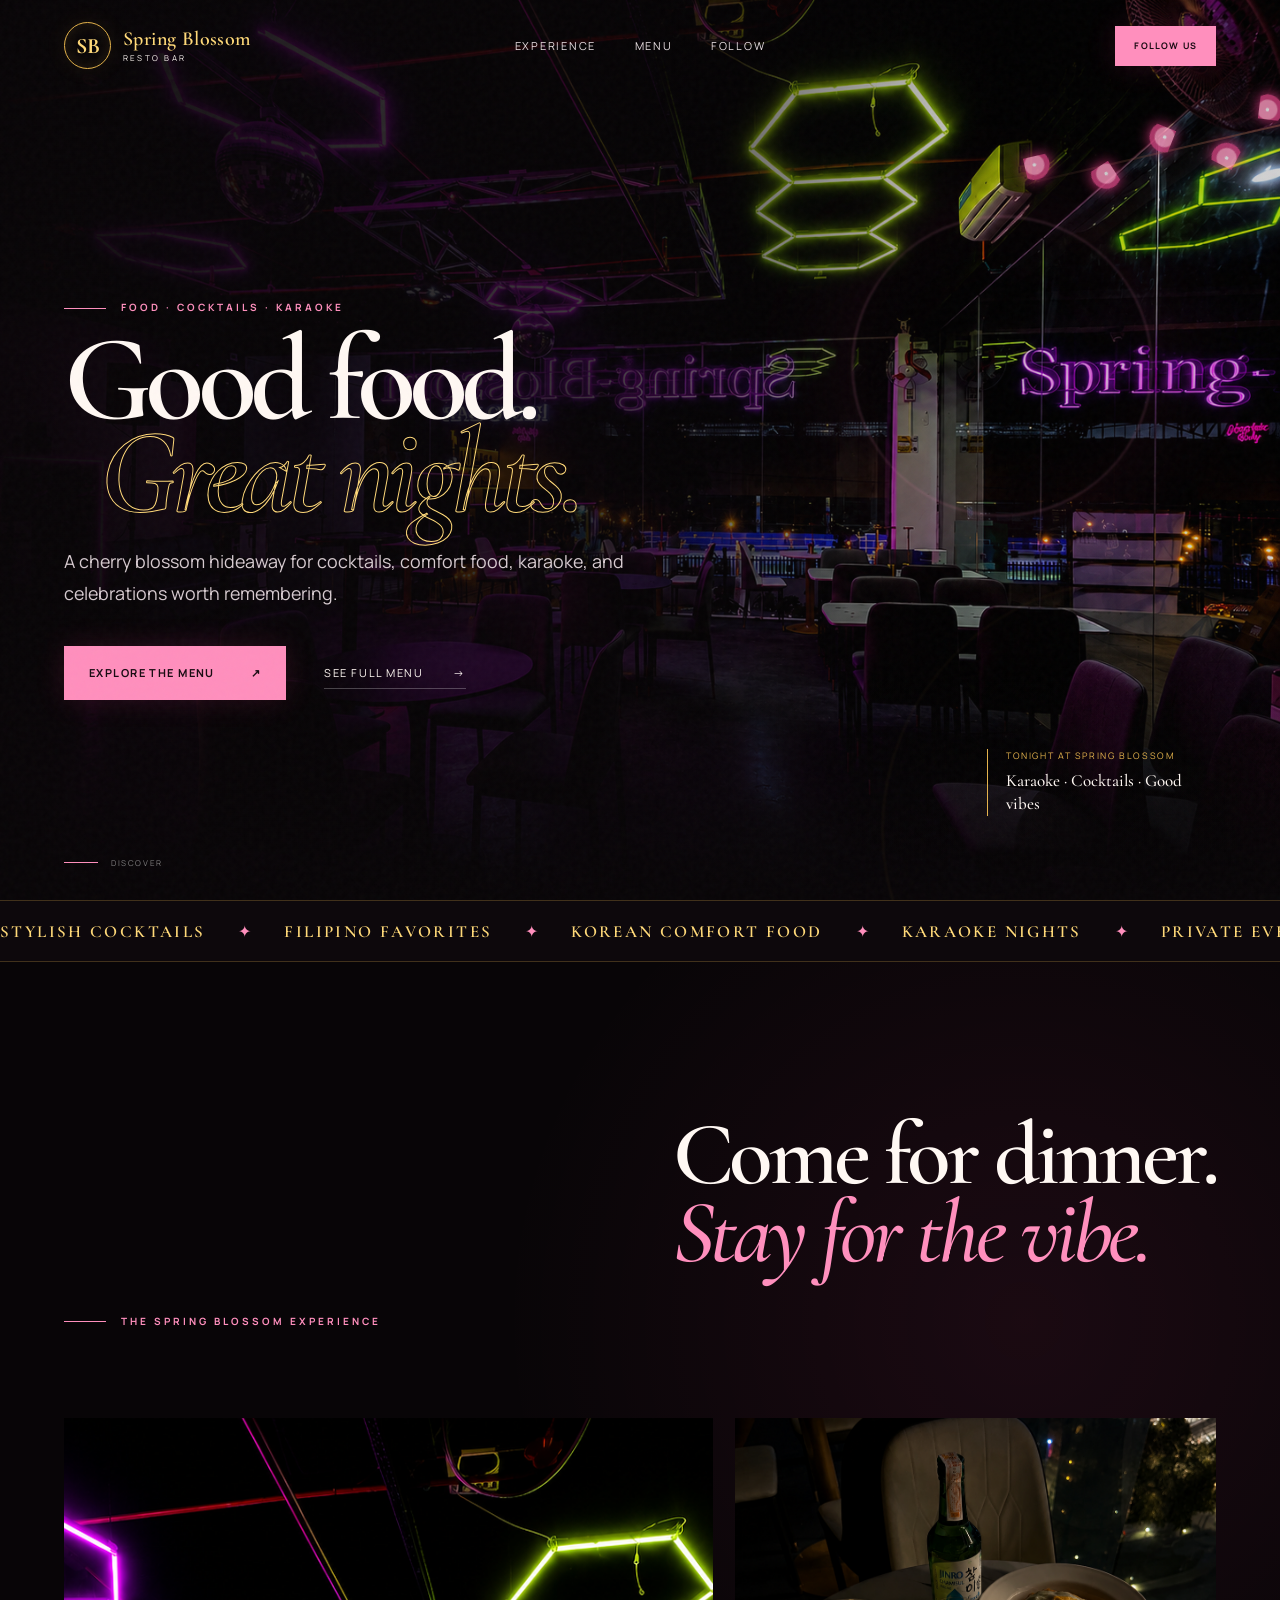
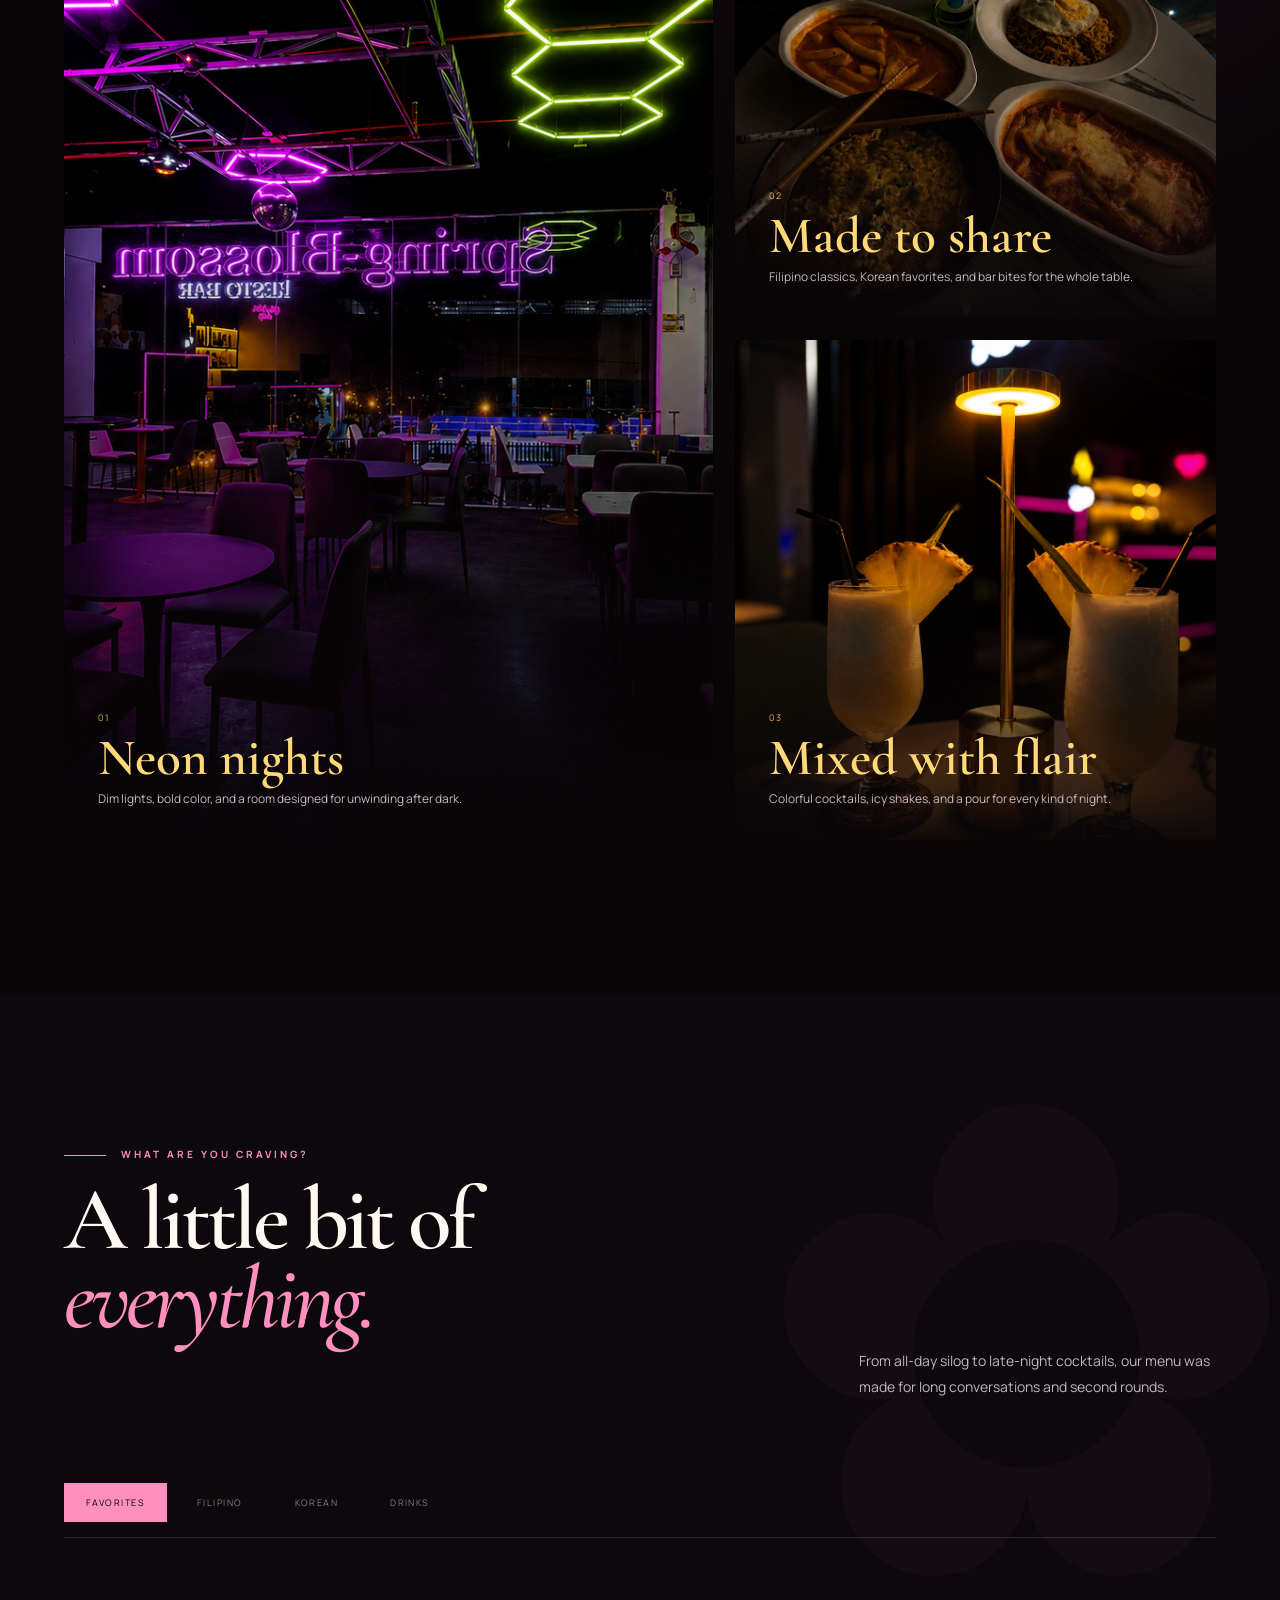
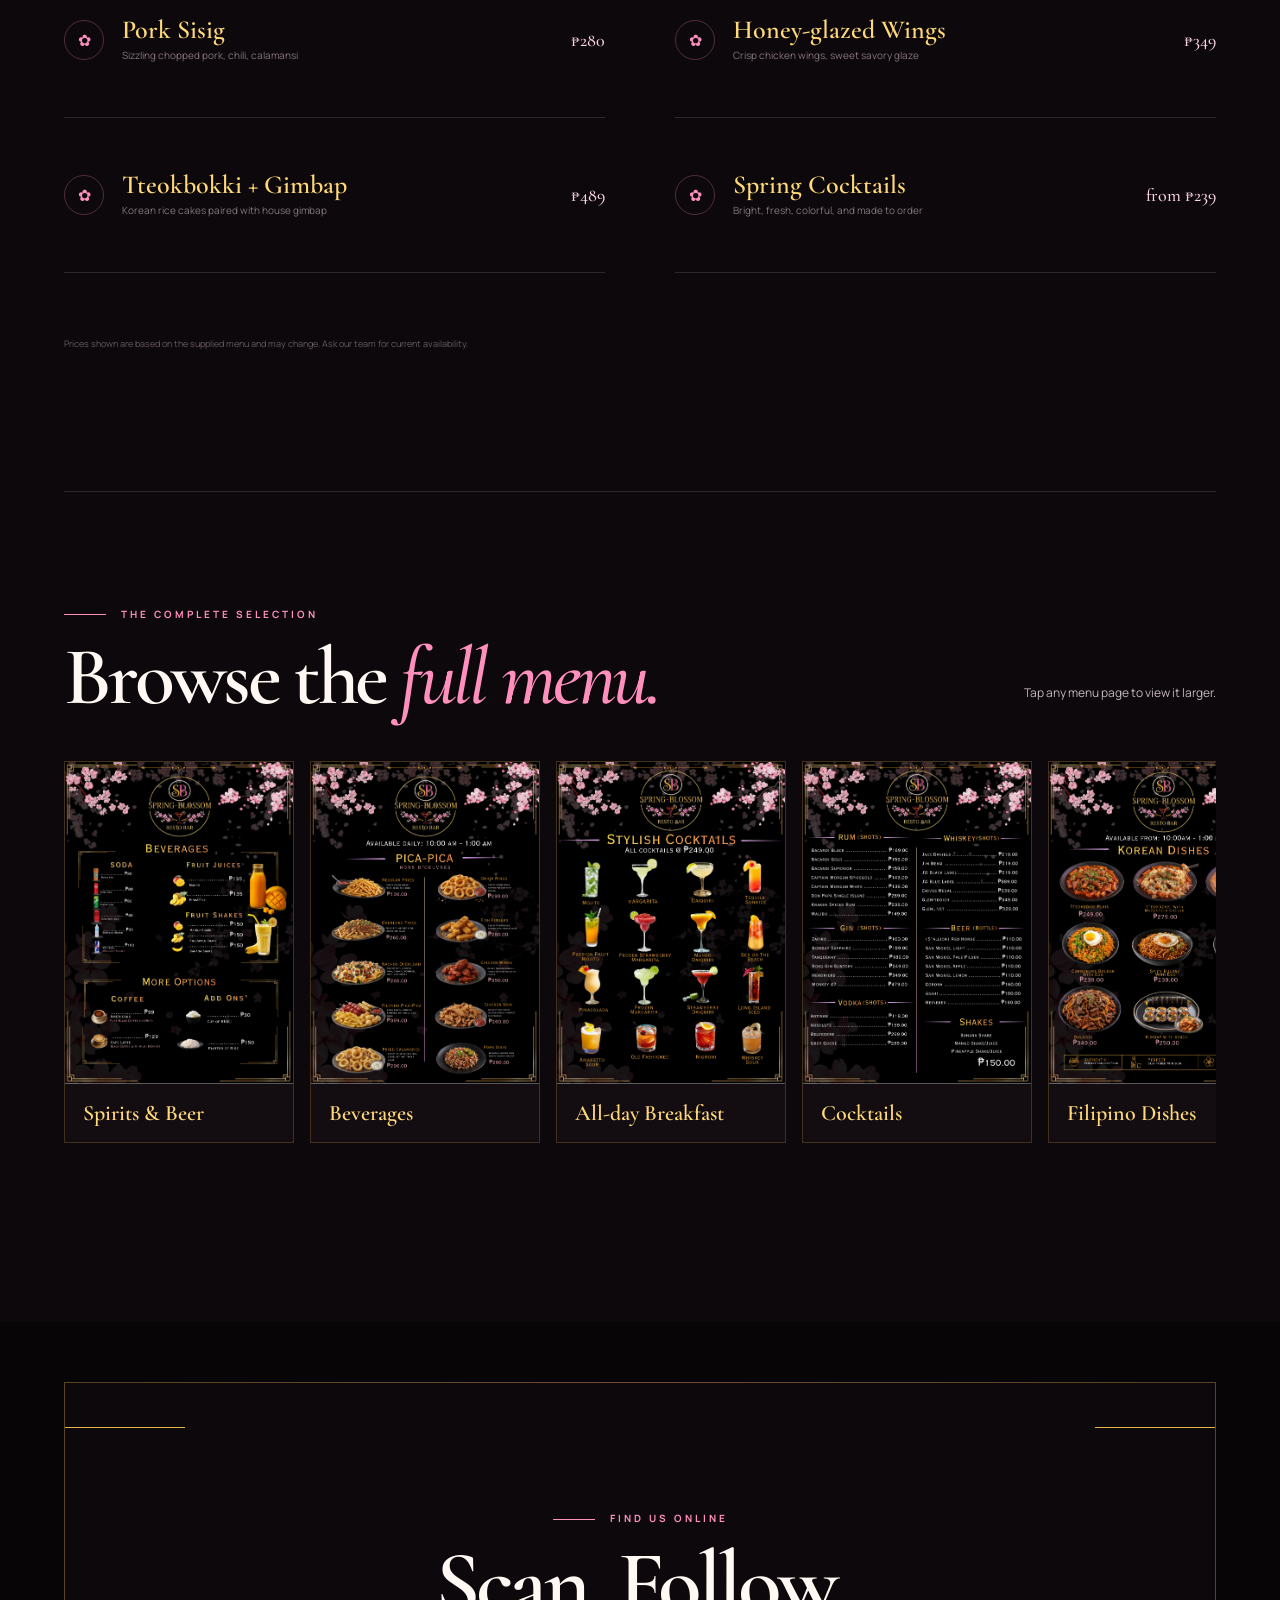
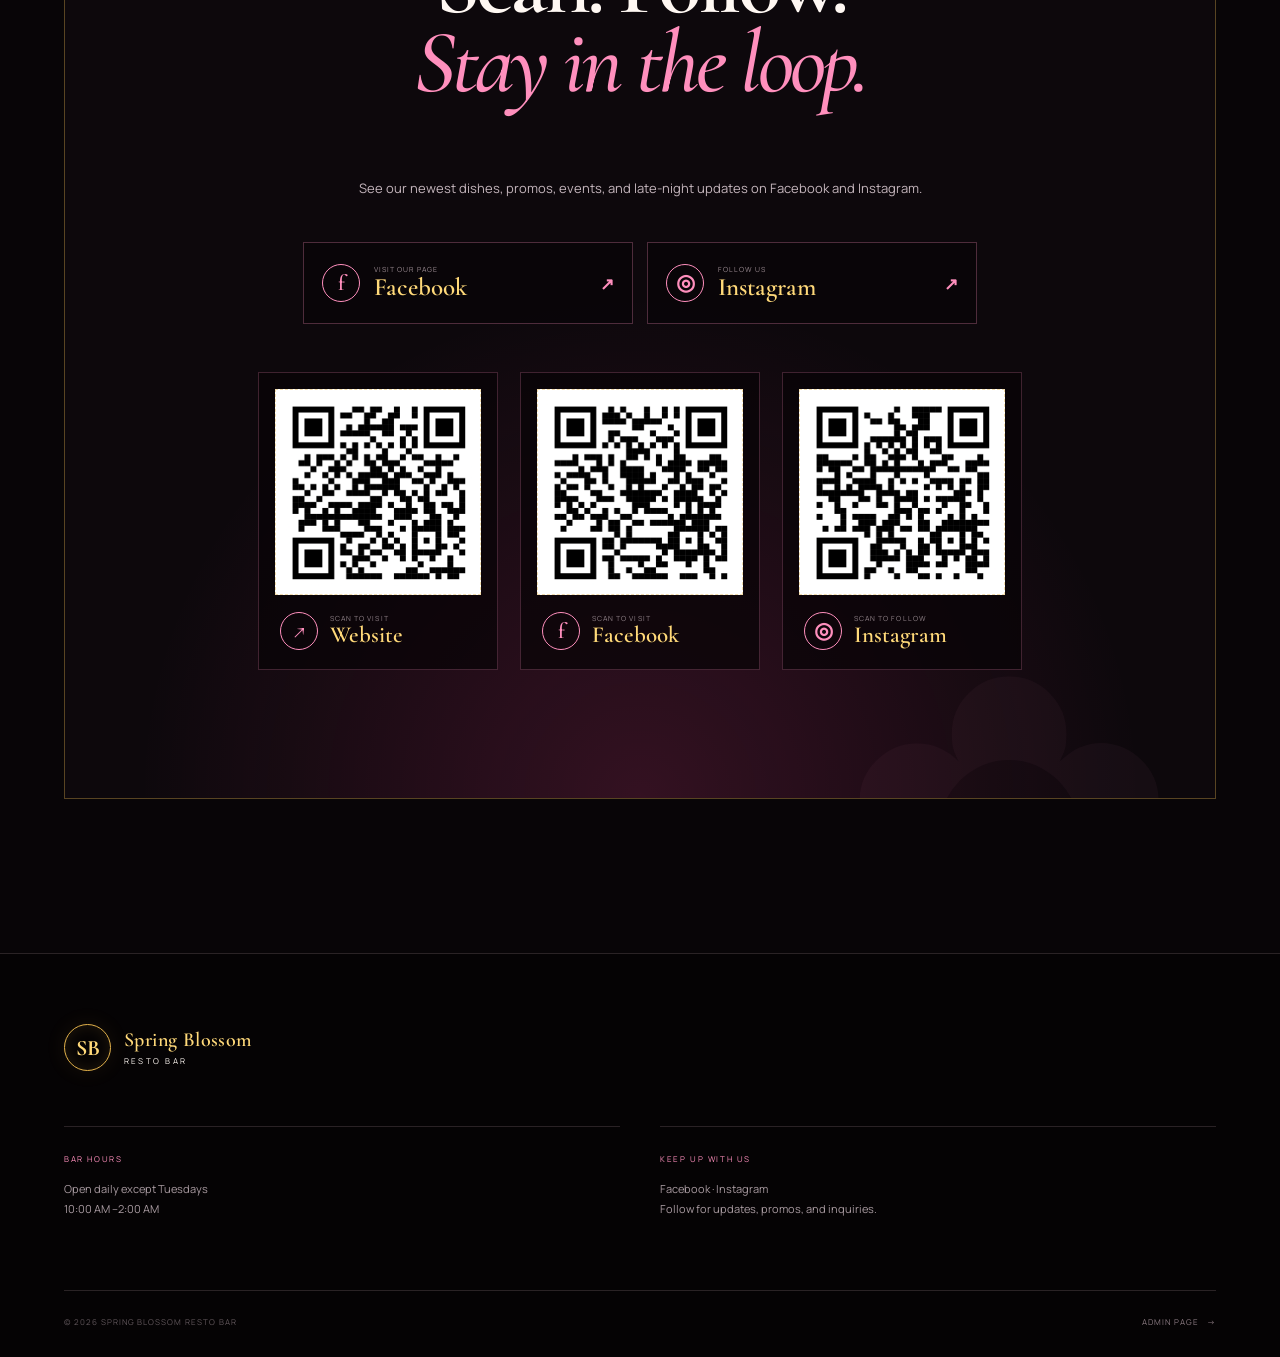
==== commit ca467474: "Update website from Spring Blossom admin" ====
--- a/index.html
+++ b/index.html
@@ -292,7 +292,7 @@
     </div>
     <div class="footer-grid footer-grid-simple">
       <div>
-        <span>Hours</span>
+        <span>Bar Hours</span>
         <p>Open daily except Tuesdays<br>10:00 AM –2:00 AM</p>
       </div>
       <div>
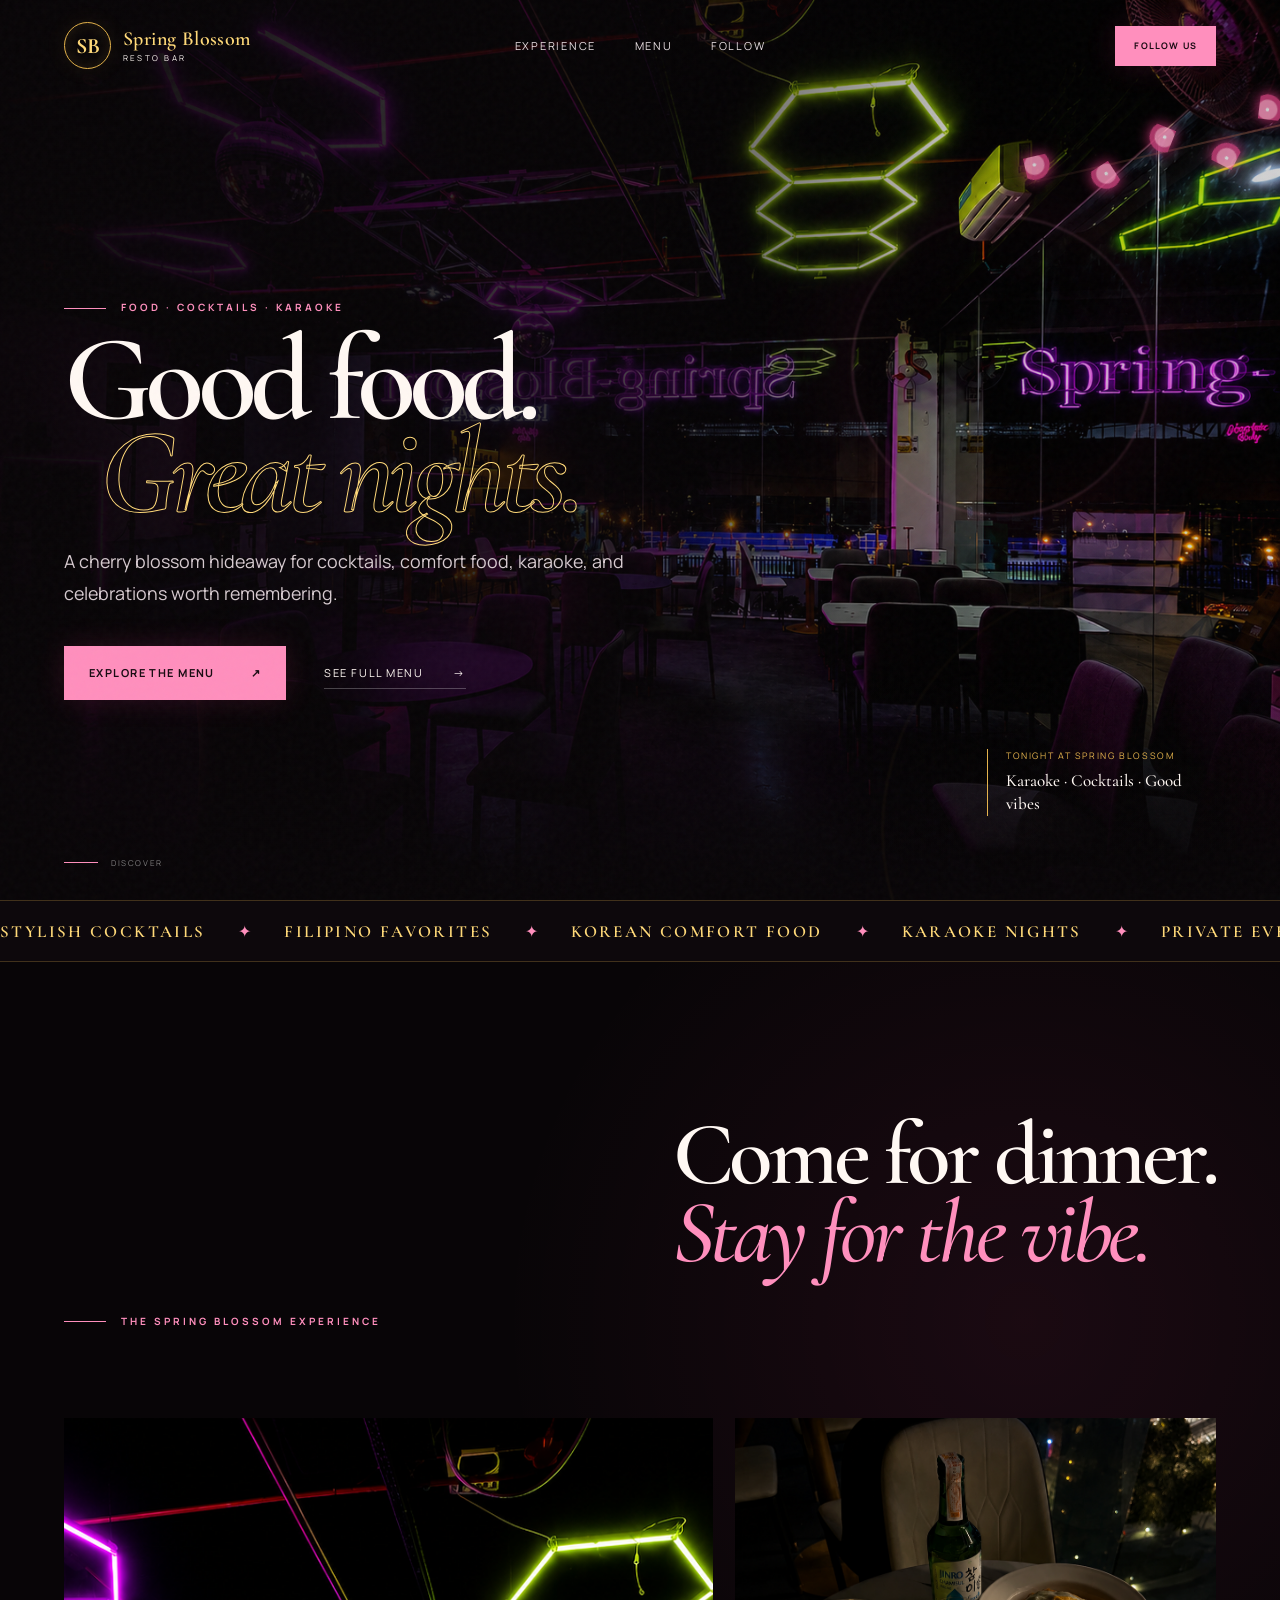
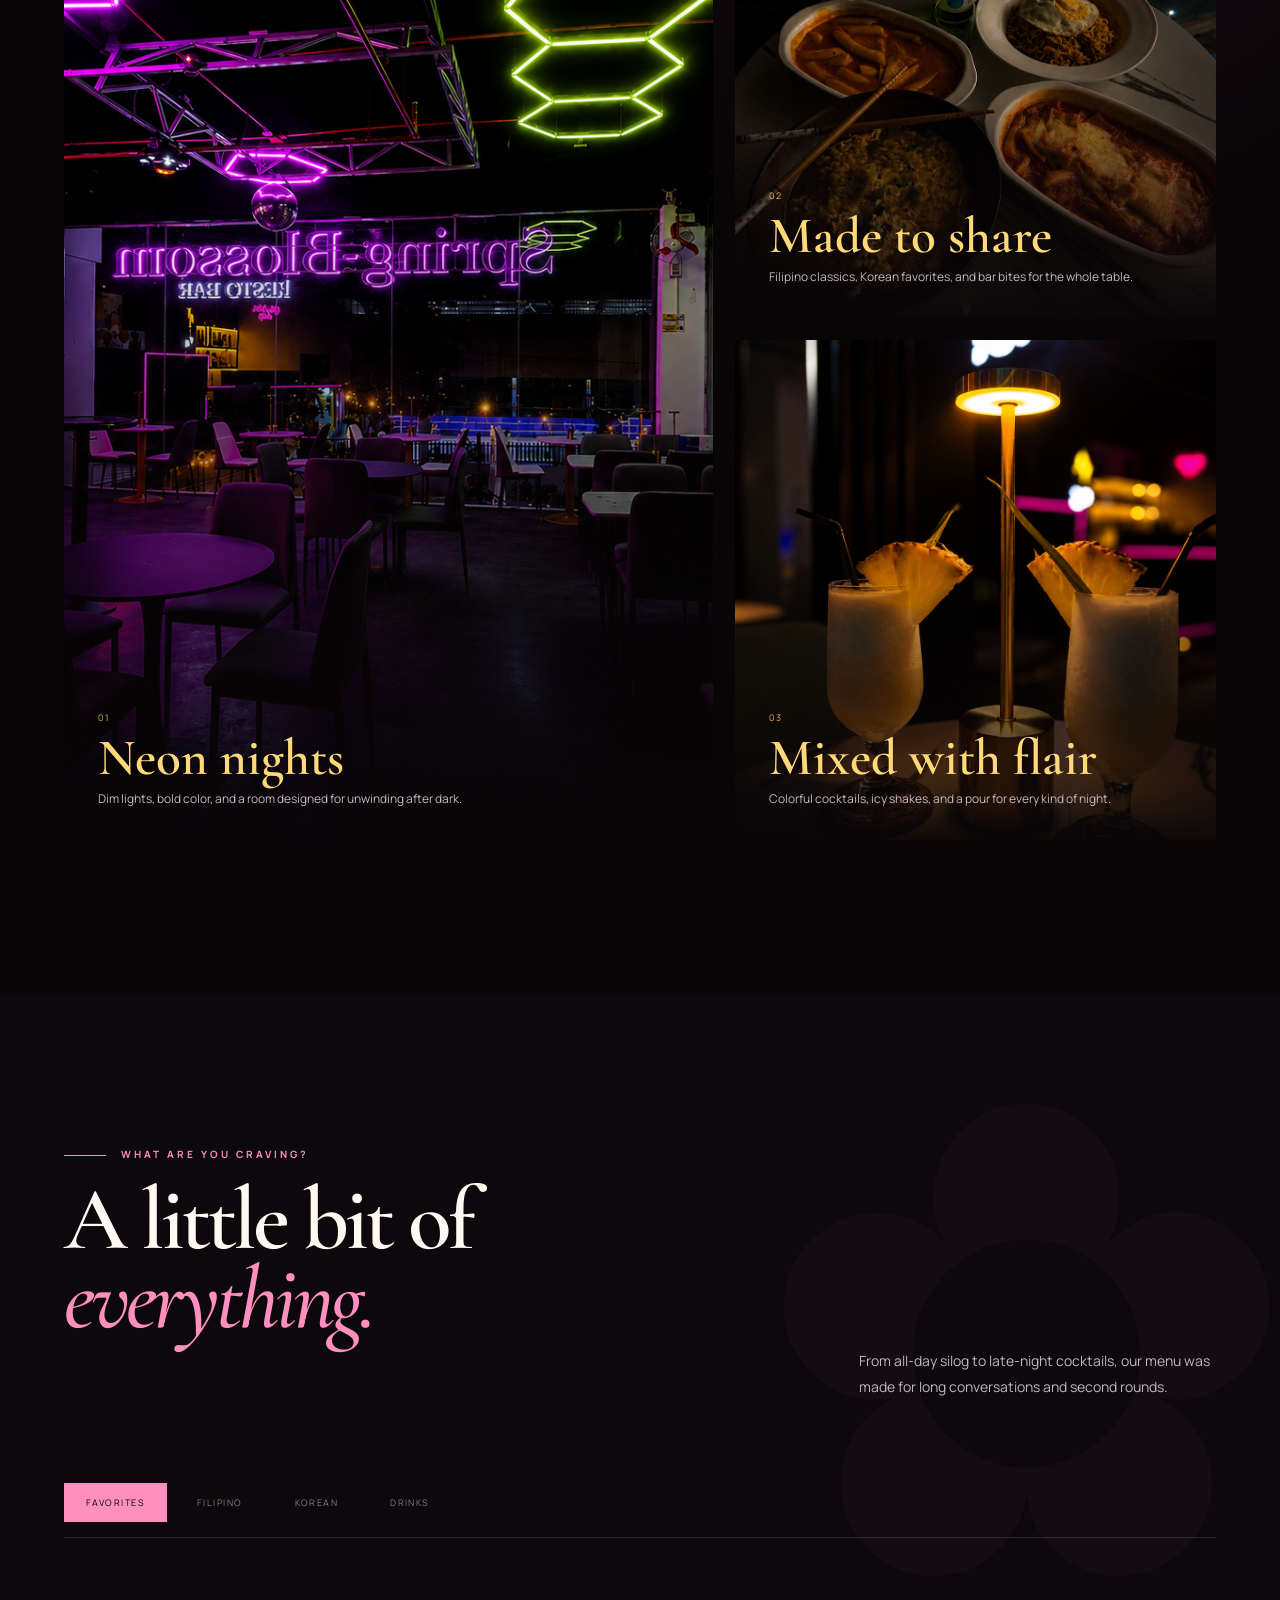
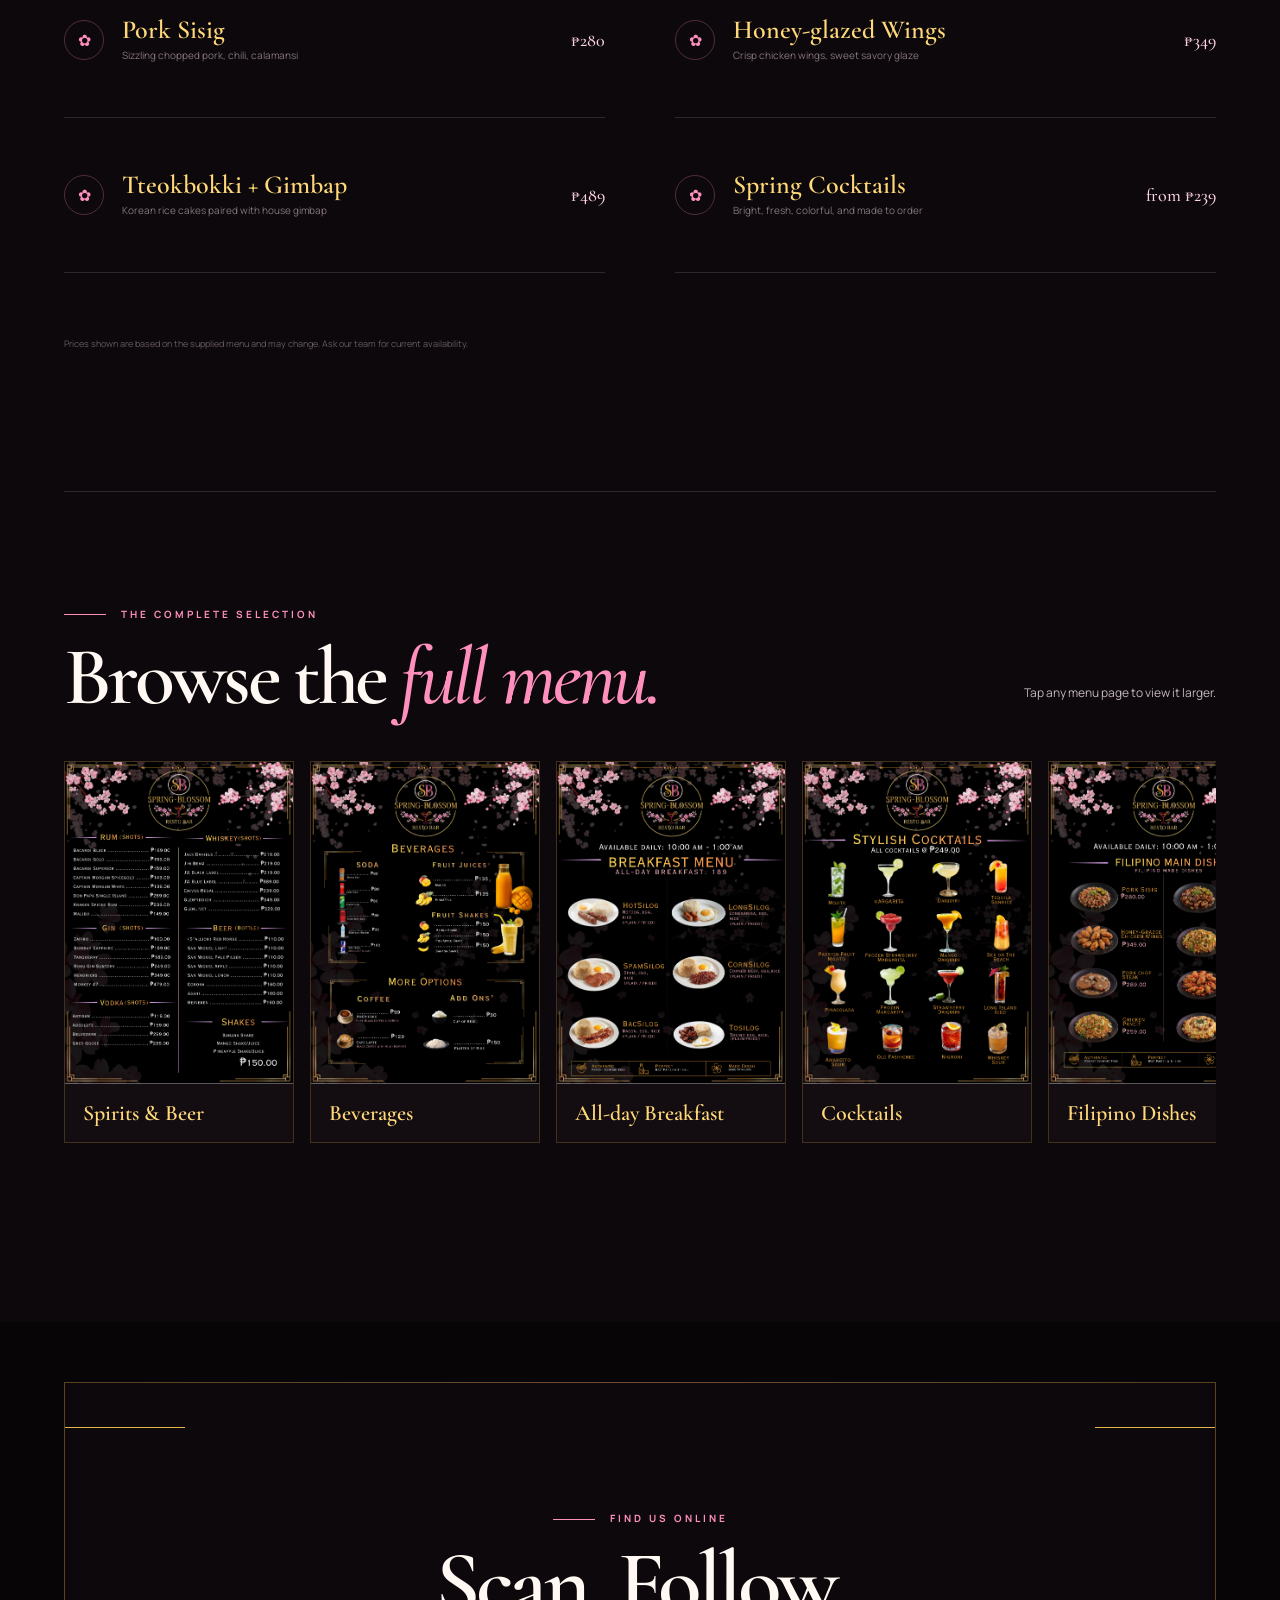
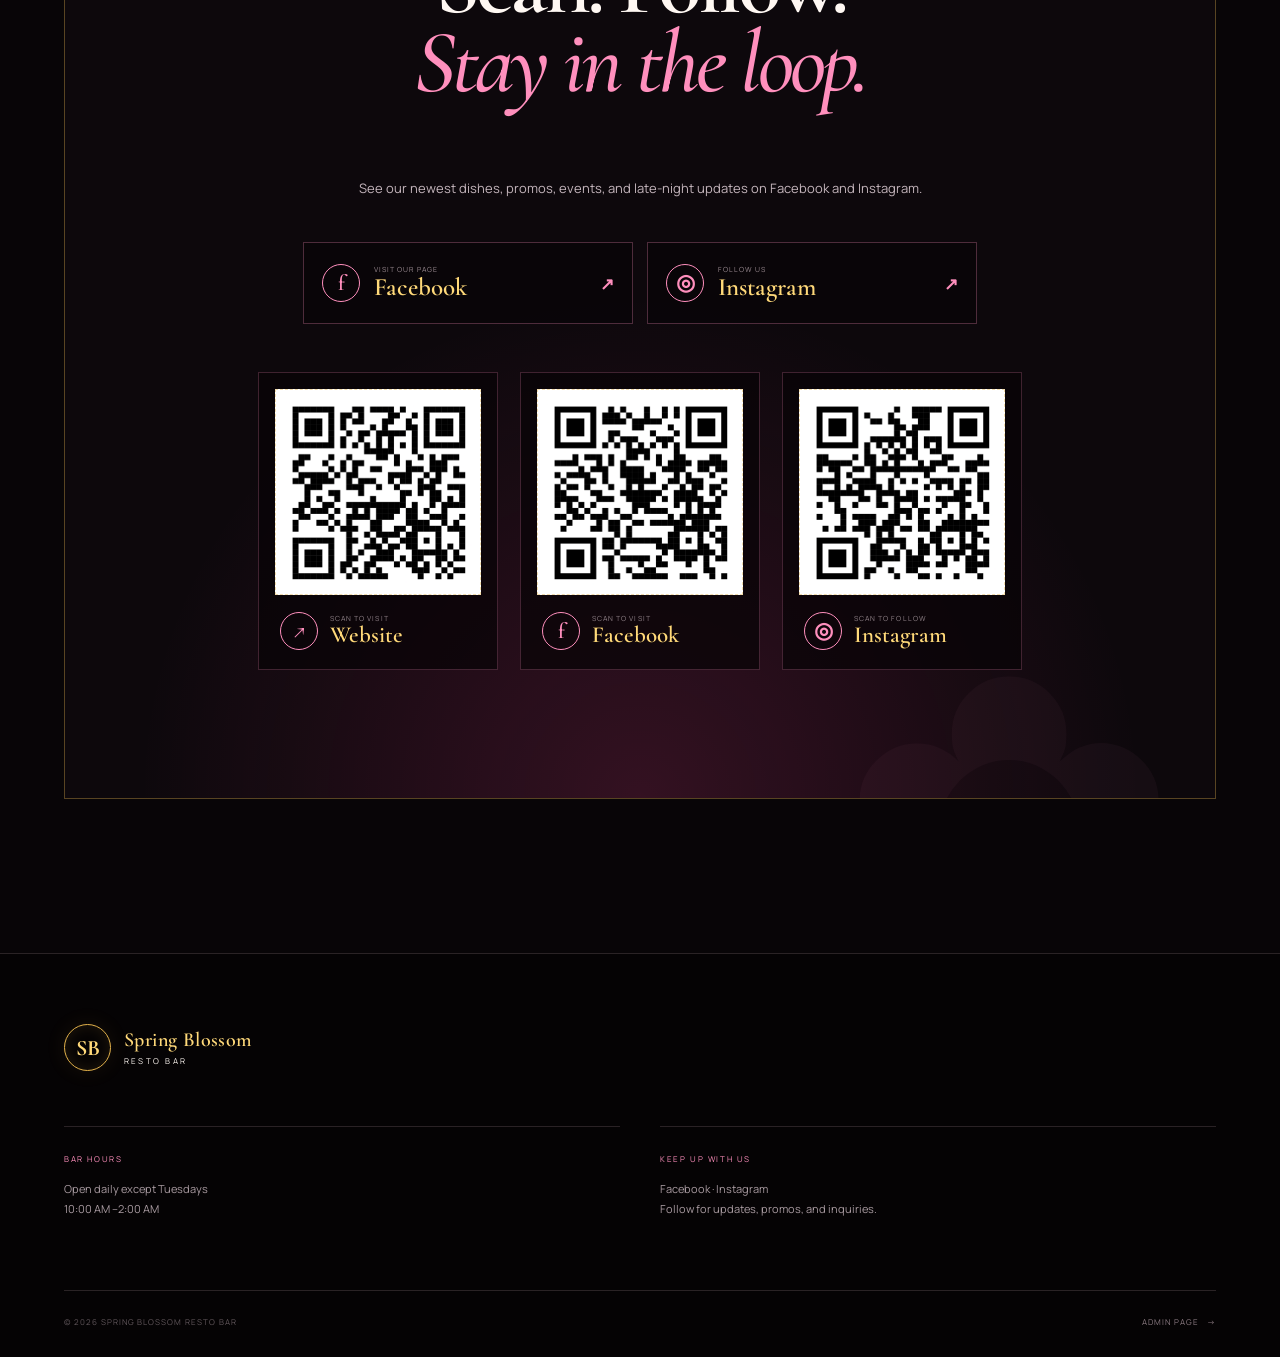
==== commit c171ab93: "Update website from Spring Blossom admin" ====
--- a/index.html
+++ b/index.html
@@ -215,7 +215,7 @@
             <span>Korean Food Sets</span>
           </button>
           <button class="menu-poster" type="button" data-label="Korean Dishes">
-            <img src="18 (3).png" alt="Spring Blossom Korean dishes menu">
+            <img src="15 (3).png" alt="Spring Blossom Korean dishes menu">
             <span>Korean Dishes</span>
           </button>
         </div>
